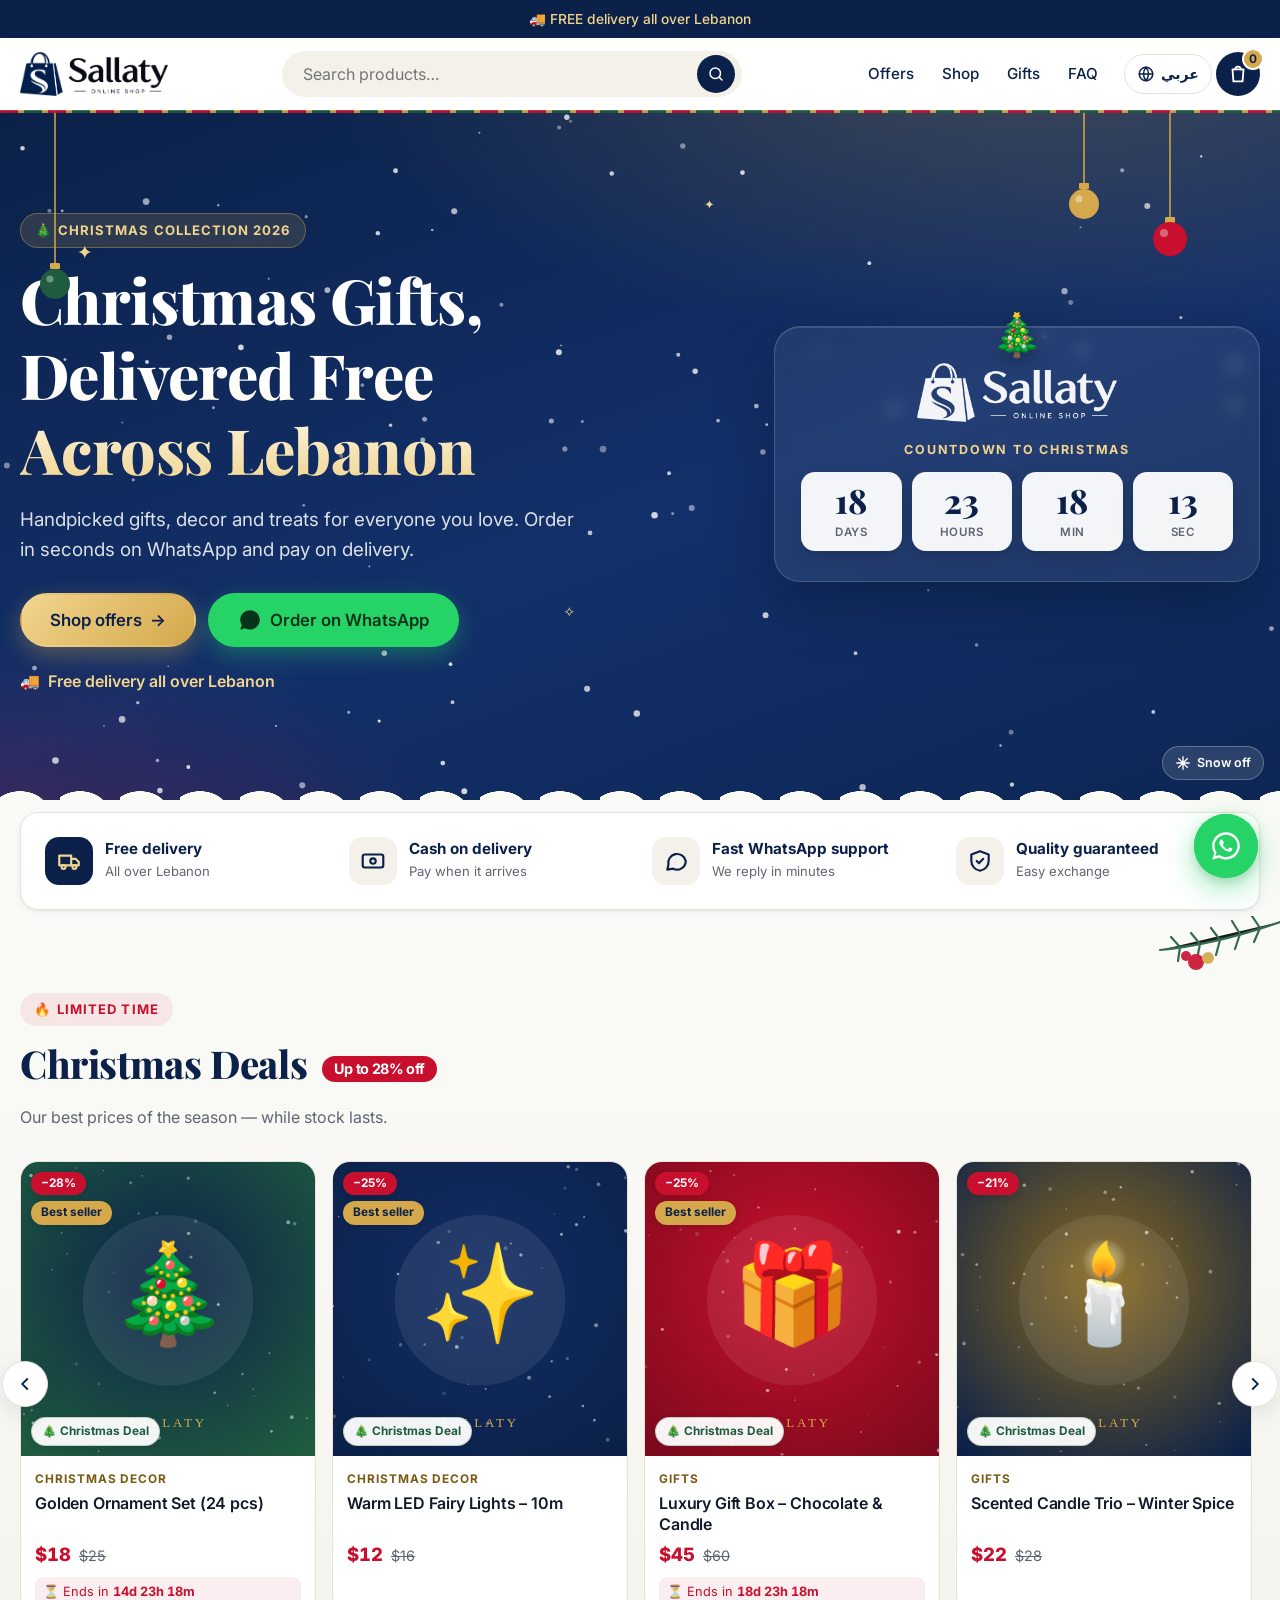
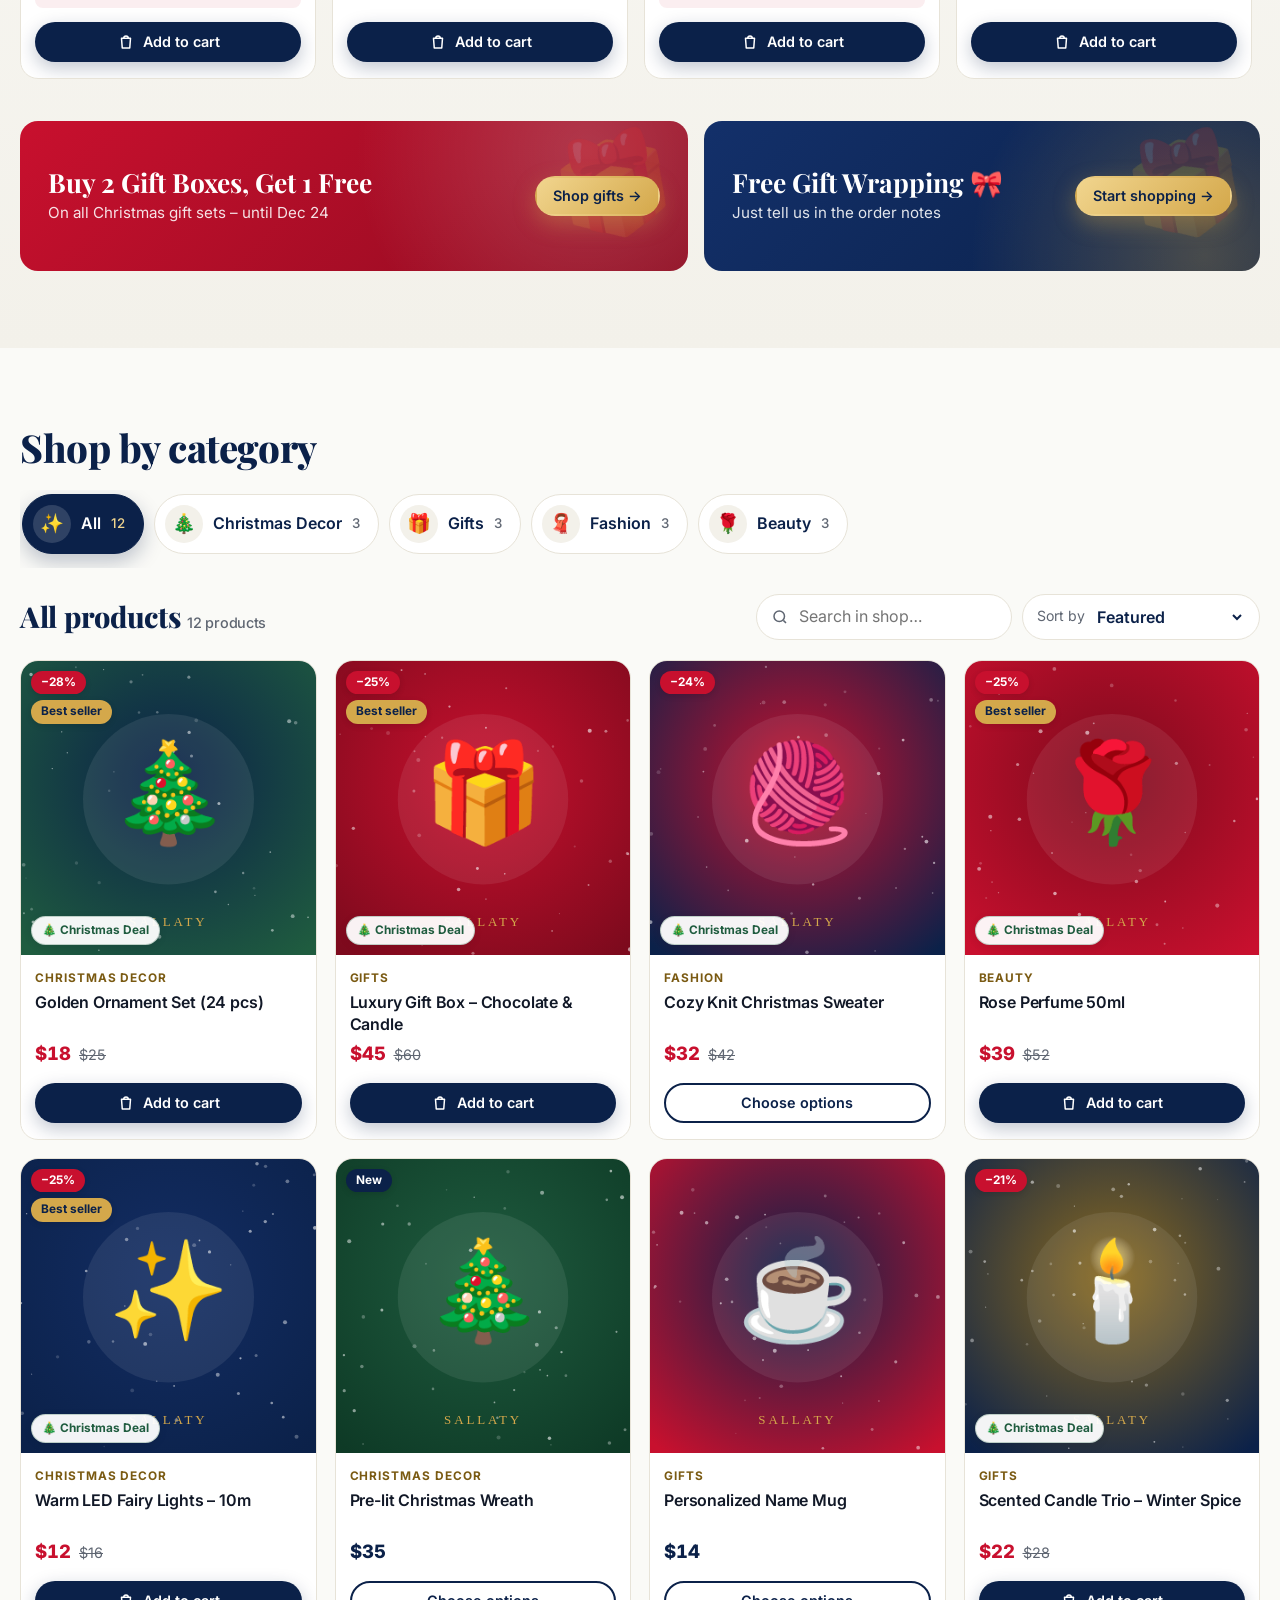
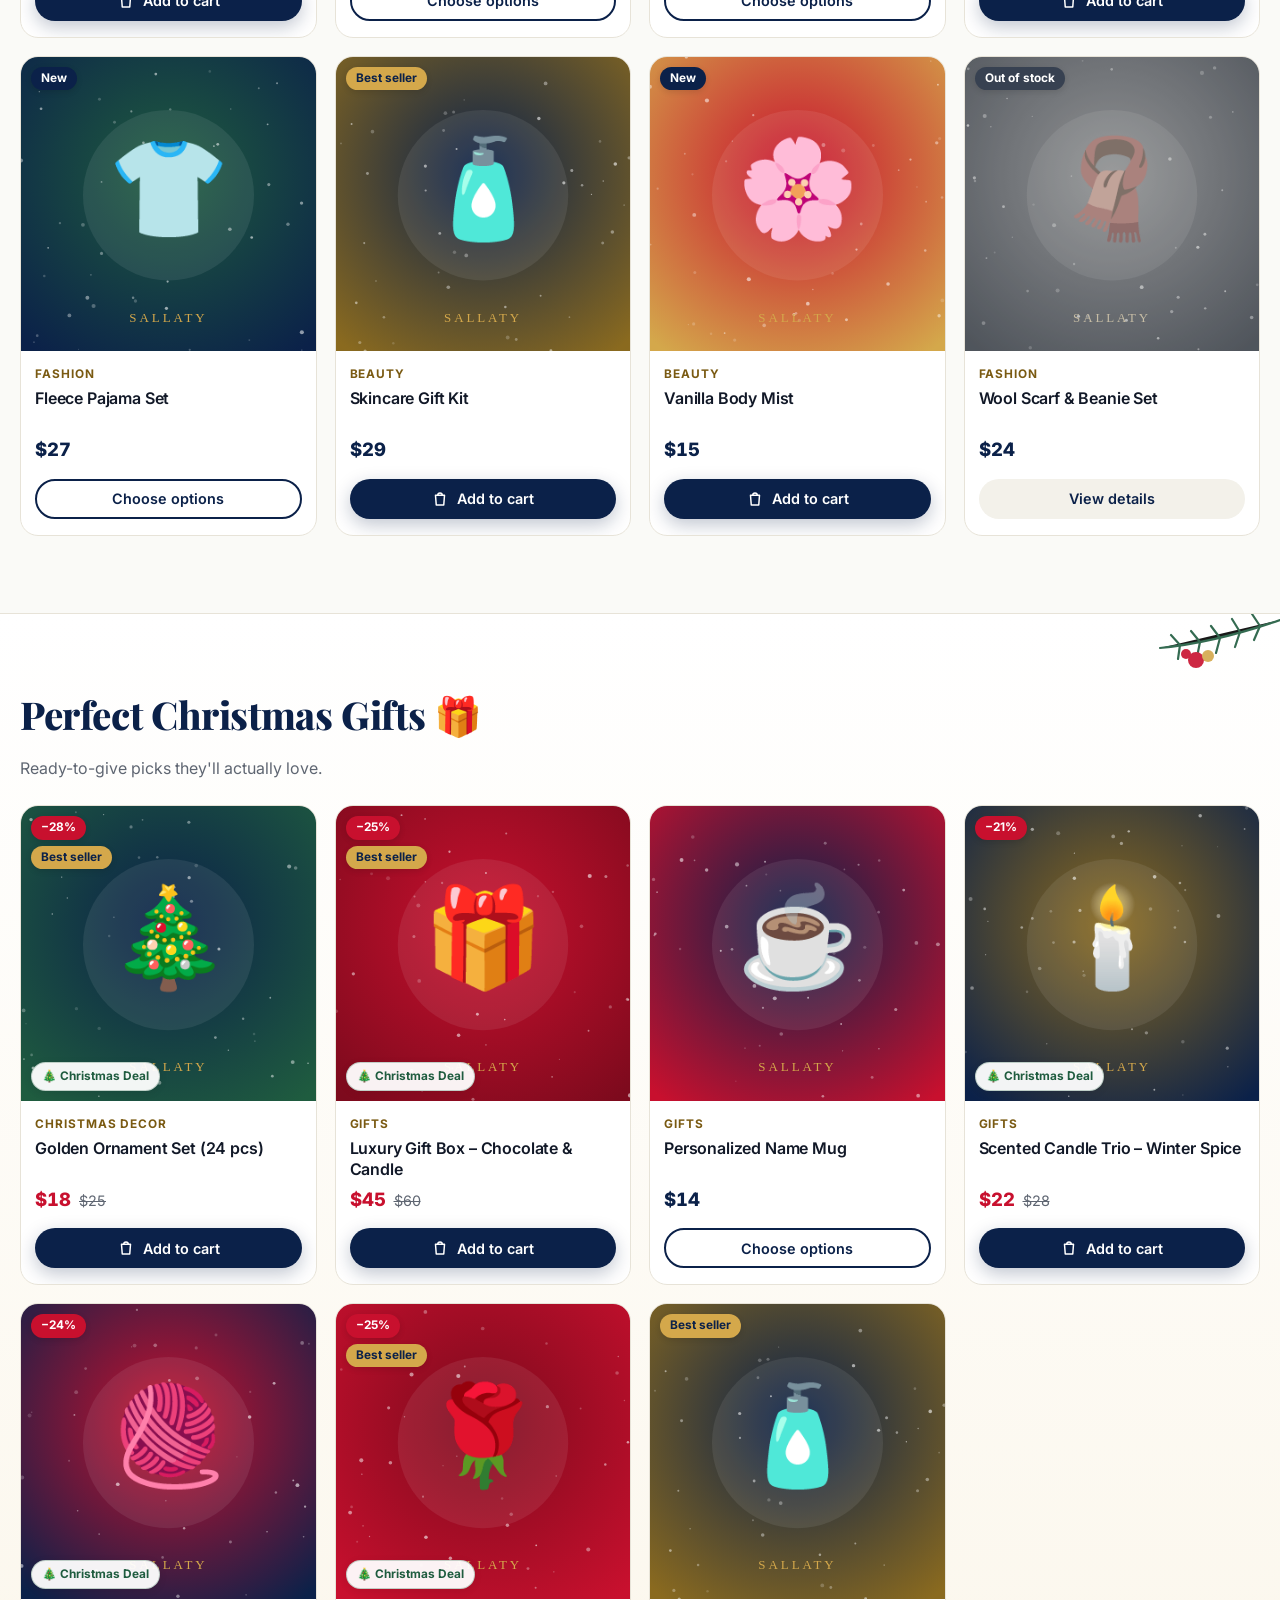
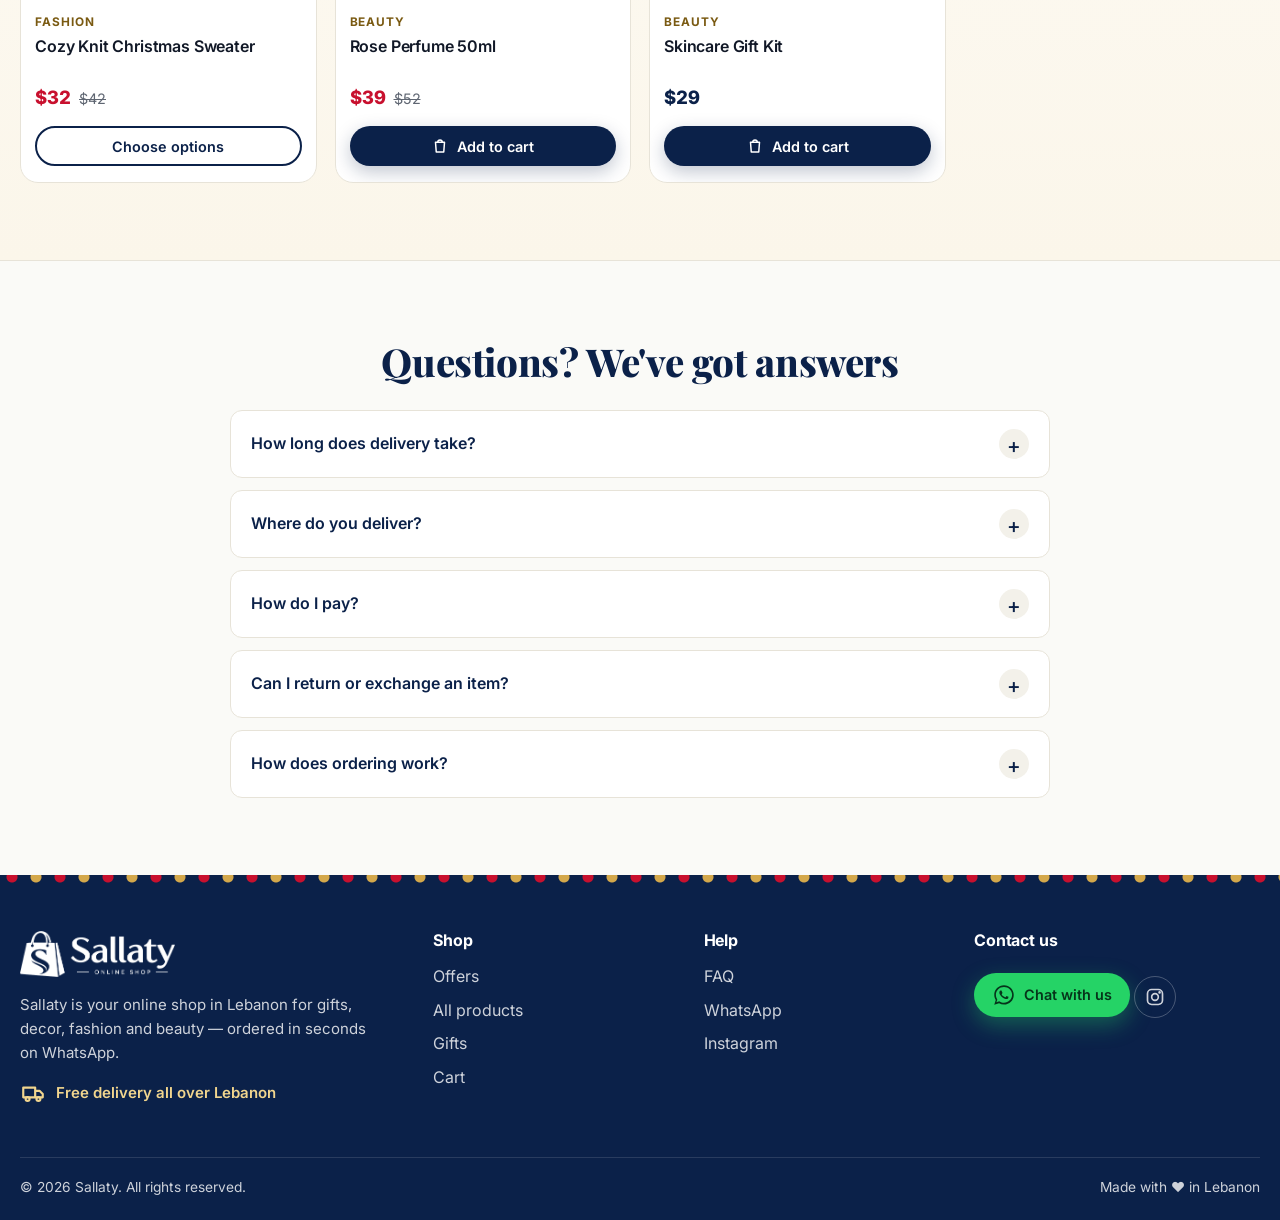
==== index.html @ 6df5c86b "dad" ====
<!DOCTYPE html>
<html lang="en">
<head>
  <meta charset="UTF-8">
  <meta name="viewport" content="width=device-width, initial-scale=1">
  <title>Sallaty – Online Shop | Free Delivery All Over Lebanon</title>
  <meta name="description" content="Sallaty online shop: Christmas gifts, decor, fashion and beauty with FREE delivery all over Lebanon. Order in seconds on WhatsApp, pay cash on delivery.">
  <meta name="theme-color" content="#0B2149">
  <meta property="og:type" content="website">
  <meta property="og:title" content="Sallaty – Online Shop">
  <meta property="og:description" content="Christmas gifts & more. FREE delivery all over Lebanon. Order on WhatsApp.">
  <meta property="og:image" content="assets/og-image.jpg">
  <meta name="twitter:card" content="summary_large_image">
  <link rel="icon" type="image/png" href="assets/favicon.png">
  <link rel="apple-touch-icon" href="assets/icon-512.png">
  <link rel="preconnect" href="https://fonts.googleapis.com">
  <link rel="preconnect" href="https://fonts.gstatic.com" crossorigin>
  <link href="https://fonts.googleapis.com/css2?family=Inter:wght@400;500;600;700&family=Playfair+Display:wght@600;700;800&family=Tajawal:wght@400;500;700;800&display=swap" rel="stylesheet">
  <link rel="stylesheet" href="css/style.css">
</head>
<body data-page="home">
  <div id="app-header"></div>

  <main id="main">
    <!-- HERO -->
    <section class="hero">
      <canvas id="snow" class="snow" aria-hidden="true"></canvas>
      <div class="hero-deco xmas-only" aria-hidden="true">
        <span class="star s1">✦</span><span class="star s2">✧</span><span class="star s3">✦</span><span class="star s4">✧</span>
        <svg class="hang hang-1" width="40" height="150" viewBox="0 0 40 150"><line x1="20" y1="0" x2="20" y2="110" stroke="#D4A84B" stroke-width="1.5"/><rect x="15" y="106" width="10" height="7" rx="1" fill="#D4A84B"/><circle cx="20" cy="128" r="17" fill="#C8102E"/><circle cx="14" cy="122" r="4" fill="#fff" opacity=".35"/></svg>
        <svg class="hang hang-2" width="34" height="110" viewBox="0 0 34 110"><line x1="17" y1="0" x2="17" y2="75" stroke="#D4A84B" stroke-width="1.5"/><rect x="12" y="72" width="10" height="6" rx="1" fill="#D4A84B"/><circle cx="17" cy="93" r="15" fill="#D4A84B"/><circle cx="12" cy="88" r="3.5" fill="#fff" opacity=".4"/></svg>
        <svg class="hang hang-3" width="34" height="190" viewBox="0 0 34 190"><line x1="17" y1="0" x2="17" y2="155" stroke="#D4A84B" stroke-width="1.5"/><rect x="12" y="152" width="10" height="6" rx="1" fill="#D4A84B"/><circle cx="17" cy="173" r="15" fill="#1F5C3F"/><circle cx="12" cy="168" r="3.5" fill="#fff" opacity=".35"/></svg>
      </div>
      <div class="container hero-inner">
        <div class="hero-copy">
          <span class="eyebrow eyebrow-gold xmas-only">🎄 <span data-i18n="heroEyebrow"></span></span>
          <h1 class="hero-title" data-i18n="heroTitle"></h1>
          <p class="hero-sub" data-i18n="heroSub"></p>
          <div class="hero-ctas">
            <a class="btn btn-gold btn-lg" href="#offers"><span data-i18n="shopOffers"></span> →</a>
            <a class="btn btn-wa btn-lg" id="hero-wa" href="#" target="_blank" rel="noopener">
              <svg width="24" height="24" viewBox="0 0 32 32" aria-hidden="true"><path fill="currentColor" d="M16 3C8.8 3 3 8.7 3 15.8c0 2.5.7 4.9 2 7L3 29l6.4-2c2 1.1 4.3 1.7 6.6 1.7 7.2 0 13-5.7 13-12.8S23.2 3 16 3zm6 15.5c-.3-.2-1.9-1-2.2-1-.3-.1-.5-.2-.7.2l-1 1.2c-.2.2-.4.2-.7.1-.3-.2-1.4-.5-2.6-1.6-1-.9-1.6-1.9-1.8-2.2-.2-.3 0-.5.1-.7l.5-.6.3-.5c.1-.2 0-.4 0-.5l-1-2.4c-.3-.6-.5-.5-.7-.5h-.6c-.2 0-.5.1-.8.4-.3.3-1 1-1 2.5s1.1 2.9 1.2 3.1c.2.2 2.1 3.2 5.1 4.5 2.5 1 3 .8 3.6.8.5-.1 1.8-.7 2-1.4.2-.7.2-1.3.2-1.4-.1-.2-.3-.3-.6-.4z"/></svg>
              <span data-i18n="orderOnWa"></span>
            </a>
          </div>
          <p class="hero-free">🚚 <span data-i18n="freeDelivery"></span></p>
        </div>

        <div class="hero-card xmas-only">
          <img src="assets/logo-white.png" alt="" width="220" height="65">
          <p class="cd-label" data-i18n="countdownLabel"></p>
          <div class="countdown" data-countdown="">
            <div><b data-u="d">00</b><small data-i18n="days"></small></div>
            <div><b data-u="h">00</b><small data-i18n="hours"></small></div>
            <div><b data-u="m">00</b><small data-i18n="mins"></small></div>
            <div><b data-u="s">00</b><small data-i18n="secs"></small></div>
          </div>
        </div>
      </div>
      <button class="snow-toggle" id="snow-toggle" type="button" aria-pressed="true">
        <svg width="16" height="16" viewBox="0 0 24 24" fill="none" stroke="currentColor" stroke-width="2" aria-hidden="true"><path d="M12 2v20M4.9 4.9l14.2 14.2M2 12h20M4.9 19.1 19.1 4.9"/></svg>
        <span></span>
      </button>
      <div class="hero-snowline xmas-only" aria-hidden="true"></div>
    </section>

    <!-- TRUST STRIP -->
    <section class="trust" aria-label="Why Sallaty">
      <div class="container trust-grid">
        <div class="trust-item"><span class="trust-icon"><svg width="26" height="26" viewBox="0 0 24 24" fill="none" stroke="currentColor" stroke-width="2" stroke-linecap="round" stroke-linejoin="round" aria-hidden="true"><path d="M3 7h11v9H3zM14 10h4l3 3v3h-7"/><circle cx="7" cy="17.5" r="1.8"/><circle cx="17" cy="17.5" r="1.8"/></svg></span><div><b data-i18n="trust1"></b><small data-i18n="trust1s"></small></div></div>
        <div class="trust-item"><span class="trust-icon"><svg width="26" height="26" viewBox="0 0 24 24" fill="none" stroke="currentColor" stroke-width="2" stroke-linecap="round" stroke-linejoin="round" aria-hidden="true"><rect x="2.5" y="6" width="19" height="12" rx="2"/><circle cx="12" cy="12" r="2.5"/></svg></span><div><b data-i18n="trust2"></b><small data-i18n="trust2s"></small></div></div>
        <div class="trust-item"><span class="trust-icon"><svg width="26" height="26" viewBox="0 0 24 24" fill="none" stroke="currentColor" stroke-width="2" stroke-linecap="round" stroke-linejoin="round" aria-hidden="true"><path d="M21 12a8 8 0 0 1-11.6 7.1L4 20l1-4.6A8 8 0 1 1 21 12z"/></svg></span><div><b data-i18n="trust3"></b><small data-i18n="trust3s"></small></div></div>
        <div class="trust-item"><span class="trust-icon"><svg width="26" height="26" viewBox="0 0 24 24" fill="none" stroke="currentColor" stroke-width="2" stroke-linecap="round" stroke-linejoin="round" aria-hidden="true"><path d="M12 3 4 6v6c0 4.5 3.4 8.2 8 9 4.6-.8 8-4.5 8-9V6l-8-3z"/><path d="m9 12 2 2 4-4"/></svg></span><div><b data-i18n="trust4"></b><small data-i18n="trust4s"></small></div></div>
      </div>
    </section>

    <!-- OFFERS -->
    <section class="section offers reveal" id="offers" aria-labelledby="offers-title">
      <div class="container">
        <div class="section-head">
          <div>
            <span class="eyebrow eyebrow-red">🔥 <span data-i18n="offersEyebrow"></span></span>
            <h2 class="section-title" id="offers-title"><span data-i18n="offersTitle"></span> <span class="offers-max" id="offers-max"></span></h2>
            <p class="section-sub" data-i18n="offersSub"></p>
          </div>
        </div>
        <div class="carousel" id="offers-carousel">
          <button class="car-btn car-prev" type="button" data-i18n-aria="prev">
            <svg width="22" height="22" viewBox="0 0 24 24" fill="none" stroke="currentColor" stroke-width="2" aria-hidden="true"><path d="m15 18-6-6 6-6"/></svg>
          </button>
          <div class="carousel-track" id="offers-track" tabindex="0" data-i18n-aria="offersTitle"></div>
          <button class="car-btn car-next" type="button" data-i18n-aria="next">
            <svg width="22" height="22" viewBox="0 0 24 24" fill="none" stroke="currentColor" stroke-width="2" aria-hidden="true"><path d="m9 18 6-6-6-6"/></svg>
          </button>
        </div>
        <div class="promo-grid" id="promo-banners"></div>
      </div>
    </section>

    <!-- CATEGORIES + SHOP -->
    <section class="section shop reveal" id="shop" aria-labelledby="shop-title">
      <div class="container">
        <h2 class="section-title" data-i18n="catsTitle"></h2>
        <div class="cat-list" id="category-list"></div>

        <div class="shop-head">
          <h2 class="section-title section-title-sm" id="shop-title"><span data-i18n="shopTitle"></span> <small id="shop-count"></small></h2>
          <div class="toolbar">
            <label class="tool-search">
              <svg width="18" height="18" viewBox="0 0 24 24" fill="none" stroke="currentColor" stroke-width="2" aria-hidden="true"><circle cx="11" cy="11" r="7"/><path d="m20 20-3.5-3.5"/></svg>
              <span class="sr-only" data-i18n="search"></span>
              <input type="search" id="shop-q" data-i18n-ph="filterSearchPh" autocomplete="off">
            </label>
            <label class="tool-sort">
              <span data-i18n="sortBy"></span>
              <select id="shop-sort">
                <option value="featured" data-i18n="sortFeatured"></option>
                <option value="price-asc" data-i18n="sortPriceAsc"></option>
                <option value="price-desc" data-i18n="sortPriceDesc"></option>
                <option value="discount" data-i18n="sortDiscount"></option>
                <option value="newest" data-i18n="sortNewest"></option>
              </select>
            </label>
          </div>
        </div>

        <div class="grid" id="product-grid" aria-live="polite"></div>
        <div class="empty" id="shop-empty" hidden>
          <div class="empty-emoji" aria-hidden="true">🔍❄️</div>
          <h3 data-i18n="noResults"></h3>
          <p data-i18n="noResultsSub"></p>
          <button class="btn btn-outline" type="button" id="clear-filters" data-i18n="clearFilters"></button>
        </div>
      </div>
    </section>

    <!-- GIFTS -->
    <section class="section gifts reveal" id="gifts" aria-labelledby="gifts-title">
      <div class="container">
        <div class="section-head">
          <div>
            <h2 class="section-title" id="gifts-title" data-i18n="giftsTitle"></h2>
            <p class="section-sub" data-i18n="giftsSub"></p>
          </div>
        </div>
        <div class="grid" id="gift-grid"></div>
      </div>
    </section>

    <!-- FAQ -->
    <section class="section faq reveal" id="faq" aria-labelledby="faq-title">
      <div class="container container-narrow">
        <h2 class="section-title center" id="faq-title" data-i18n="faqTitle"></h2>
        <div class="accordion">
          <details><summary data-i18n="faqQ1"></summary><p id="faq-delivery-time"></p></details>
          <details><summary data-i18n="faqQ2"></summary><p data-i18n="faqA2"></p></details>
          <details><summary data-i18n="faqQ3"></summary><p data-i18n="faqA3"></p></details>
          <details><summary data-i18n="faqQ4"></summary><p id="faq-returns"></p></details>
          <details><summary data-i18n="faqQ5"></summary><p data-i18n="faqA5"></p></details>
        </div>
      </div>
    </section>
  </main>

  <div id="app-footer"></div>

  <script src="js/config.js"></script>
  <script src="js/i18n.js"></script>
  <script src="js/products.js"></script>
  <script src="js/sheet.js"></script>
  <script src="js/cart.js"></script>
  <script src="js/main.js"></script>
</body>
</html>
---- css/style.css ----
/* =========================================================
   SALLATY – STYLES
   Theme colours live in the variables below.
   ========================================================= */
:root {
  --navy: #0B2149;
  --navy-2: #13306a;
  --navy-3: #1c3d80;
  --red: #C8102E;
  --red-dark: #a00d25;
  --gold: #D4A84B;
  --gold-light: #F1D58E;
  --gold-text: #7A5A12;          /* gold dark enough for text on white (AA) */
  --green: #1F5C3F;
  --ok: #157347;
  --wa: #25D366;
  --wa-dark: #128C4A;

  --bg: #FAFAF7;
  --surface: #FFFFFF;
  --soft: #F3F1EA;
  --line: #E7E3D8;
  --text: #111827;
  --muted: #5F6672;

  --accent: var(--red);
  --hero-bg: radial-gradient(1200px 500px at 80% -10%, rgba(212,168,75,.25), transparent 60%),
             radial-gradient(800px 400px at 0% 110%, rgba(200,16,46,.28), transparent 60%),
             linear-gradient(160deg, #0B2149 0%, #13306a 55%, #0d2654 100%);

  --font-head: "Playfair Display", Georgia, "Times New Roman", serif;
  --font-body: "Inter", system-ui, -apple-system, "Segoe UI", Roboto, sans-serif;

  --radius: 18px;
  --radius-sm: 12px;
  --shadow-sm: 0 1px 2px rgba(11,33,73,.06), 0 2px 8px rgba(11,33,73,.05);
  --shadow: 0 6px 24px rgba(11,33,73,.10);
  --shadow-lg: 0 18px 50px rgba(11,33,73,.18);
  --header-h: 72px;
  --ease: cubic-bezier(.2,.8,.2,1);
}

/* Normal brand look (THEME: "default" in config.js) */
body.theme-default {
  --accent: var(--navy);
  --bg: #FFFFFF;
  --soft: #F3F5F9;
  --line: #E5E8EF;
  --hero-bg: linear-gradient(160deg, #0B2149 0%, #13306a 100%);
}
body.theme-default .xmas-only { display: none !important; }

[dir="rtl"] {
  --font-head: "Tajawal", "Playfair Display", serif;
  --font-body: "Tajawal", "Inter", system-ui, sans-serif;
}

/* ---------- Base ---------- */
*, *::before, *::after { box-sizing: border-box; }
html { scroll-behavior: smooth; -webkit-text-size-adjust: 100%; scroll-padding-top: calc(var(--header-h) + 16px); }
body {
  margin: 0; background: var(--bg); color: var(--text);
  font-family: var(--font-body); font-size: 16px; line-height: 1.6;
  -webkit-font-smoothing: antialiased; overflow-x: hidden;
}
[hidden] { display: none !important; }
img { max-width: 100%; display: block; height: auto; }
a { color: inherit; text-decoration: none; }
button, input, select, textarea { font: inherit; color: inherit; }
button { cursor: pointer; background: none; border: 0; padding: 0; }
h1, h2, h3 { font-family: var(--font-head); line-height: 1.2; margin: 0 0 .5em; color: var(--navy); letter-spacing: -.01em; }
[dir="rtl"] h1, [dir="rtl"] h2, [dir="rtl"] h3 { letter-spacing: 0; }
p { margin: 0 0 1em; }
:focus-visible { outline: 3px solid var(--gold); outline-offset: 2px; border-radius: 6px; }
.sr-only { position: absolute !important; width: 1px; height: 1px; overflow: hidden; clip: rect(0 0 0 0); white-space: nowrap; }
.skip-link { position: absolute; left: 12px; top: -60px; z-index: 1000; background: var(--navy); color: #fff; padding: 10px 16px; border-radius: 10px; transition: top .2s; }
.skip-link:focus { top: 12px; }
.container { width: min(1240px, 100% - 32px); margin-inline: auto; }
.container-narrow { width: min(820px, 100% - 32px); }
.center { text-align: center; }
.muted { color: var(--muted); }
.tiny { font-size: .82rem; margin-top: 10px; }
.page-pad { padding-block: 28px 80px; }

/* ---------- Buttons ---------- */
.btn {
  display: inline-flex; align-items: center; justify-content: center; gap: 8px;
  min-height: 46px; padding: 10px 22px; border-radius: 999px; border: 2px solid transparent;
  font-weight: 600; font-size: .98rem; line-height: 1.1; white-space: nowrap;
  transition: transform .15s var(--ease), box-shadow .2s, background .2s, color .2s, border-color .2s;
  -webkit-tap-highlight-color: transparent;
}
.btn:active:not(:disabled) { transform: scale(.97); }
.btn:disabled { opacity: .5; cursor: not-allowed; }
.btn-sm { min-height: 40px; padding: 8px 16px; font-size: .9rem; }
.btn-sm svg { width: 18px; height: 18px; }
.btn-lg { min-height: 54px; padding: 12px 28px; font-size: 1.05rem; }
.btn-xl { min-height: 62px; padding: 14px 28px; font-size: 1.12rem; }
.btn-block { width: 100%; }
.btn-primary { background: var(--navy); color: #fff; box-shadow: 0 6px 18px rgba(11,33,73,.25); }
.btn-primary:hover:not(:disabled) { background: var(--navy-3); box-shadow: 0 10px 26px rgba(11,33,73,.3); }
.btn-gold { background: linear-gradient(135deg, var(--gold-light), var(--gold)); color: var(--navy); box-shadow: 0 8px 22px rgba(212,168,75,.35); }
.btn-gold:hover { filter: brightness(1.05); box-shadow: 0 12px 28px rgba(212,168,75,.45); }
.btn-wa { background: var(--wa); color: #06341a; box-shadow: 0 8px 22px rgba(37,211,102,.35); }
.btn-wa:hover { background: #2ee070; box-shadow: 0 12px 28px rgba(37,211,102,.45); }
.btn-wa svg { width: 24px; height: 24px; }
.btn-outline { border-color: var(--navy); color: var(--navy); background: transparent; }
.btn-outline:hover { background: var(--navy); color: #fff; }
.btn-ghost { background: var(--soft); color: var(--navy); }
.btn-link { color: var(--navy); text-decoration: underline; text-underline-offset: 3px; min-height: 40px; }
.icon-btn {
  display: inline-grid; place-items: center; width: 44px; height: 44px; border-radius: 50%;
  color: var(--navy); transition: background .2s, transform .15s;
}
.icon-btn:hover { background: var(--soft); }

/* ---------- Announcement bar ---------- */
.announce { background: var(--navy); color: var(--gold-light); font-size: .86rem; font-weight: 500; text-align: center; }
.announce-track { position: relative; height: 38px; overflow: hidden; }
.announce-msg {
  position: absolute; inset: 0; display: grid; place-items: center; padding-inline: 12px;
  opacity: 0; transform: translateY(100%); transition: opacity .5s, transform .5s var(--ease);
}
.announce-msg.is-active { opacity: 1; transform: none; }

/* ---------- Header ---------- */
.site-header {
  position: sticky; top: 0; z-index: 50; background: rgba(255,255,255,.92);
  backdrop-filter: saturate(1.4) blur(12px); -webkit-backdrop-filter: saturate(1.4) blur(12px);
  border-bottom: 1px solid var(--line);
}
.theme-christmas .site-header::after {
  /* thin festive stripe */
  content: ""; position: absolute; inset: auto 0 -3px 0; height: 3px;
  background: repeating-linear-gradient(90deg, var(--red) 0 18px, var(--gold) 18px 24px, var(--green) 24px 42px, var(--gold) 42px 48px);
  opacity: .85;
}
.header-inner { display: flex; align-items: center; gap: 14px; height: var(--header-h); }
.brand img { height: 44px; width: auto; }
.header-search {
  flex: 1; max-width: 460px; margin-inline: auto; display: flex; align-items: center;
  background: var(--soft); border: 1.5px solid transparent; border-radius: 999px; padding-inline: 18px 6px;
  transition: border-color .2s, background .2s;
}
.header-search:focus-within { border-color: var(--navy); background: #fff; }
.header-search input { flex: 1; border: 0; background: transparent; height: 44px; outline: none; min-width: 0; }
.header-search button { width: 38px; height: 38px; border-radius: 50%; display: grid; place-items: center; background: var(--navy); color: #fff; }
.header-search button svg { width: 18px; height: 18px; }
.main-nav { display: flex; gap: 4px; }
.main-nav a { padding: 8px 12px; border-radius: 999px; font-weight: 500; font-size: .95rem; color: var(--navy); transition: background .2s; }
.main-nav a:hover { background: var(--soft); }
.header-actions { display: flex; align-items: center; gap: 4px; }
.lang-btn {
  display: inline-flex; align-items: center; gap: 6px; height: 40px; padding-inline: 12px;
  border-radius: 999px; border: 1.5px solid var(--line); font-weight: 600; font-size: .88rem; color: var(--navy);
}
.lang-btn:hover { border-color: var(--navy); }
.cart-btn { position: relative; background: var(--navy); color: #fff; }
.cart-btn:hover { background: var(--navy-3); }
.cart-badge {
  position: absolute; top: -4px; inset-inline-end: -4px; min-width: 22px; height: 22px; padding-inline: 5px;
  border-radius: 999px; background: var(--red); color: #fff; font-size: .74rem; font-weight: 700;
  display: grid; place-items: center; border: 2px solid #fff;
}
.cart-badge.is-empty { background: var(--gold); color: var(--navy); }
.cart-badge.bump { animation: bump .5s var(--ease); }
@keyframes bump { 0% { transform: scale(1); } 40% { transform: scale(1.45); } 100% { transform: scale(1); } }
.menu-btn, .search-toggle { display: none; }

@media (max-width: 1020px) {
  .main-nav {
    position: absolute; top: 100%; inset-inline: 0; flex-direction: column; gap: 0;
    background: #fff; border-bottom: 1px solid var(--line); box-shadow: var(--shadow);
    padding: 8px 16px 16px; display: none;
  }
  .main-nav.is-open { display: flex; animation: drop .25s var(--ease); }
  .main-nav a { padding: 14px 8px; border-radius: 10px; font-size: 1.05rem; border-bottom: 1px solid var(--line); }
  .menu-btn { display: inline-grid; }
}
@media (max-width: 760px) {
  :root { --header-h: 62px; }
  .brand img { height: 36px; }
  .header-inner { gap: 6px; }
  .brand { margin-inline-end: auto; }
  .search-toggle { display: inline-grid; }
  .header-search {
    position: absolute; top: 100%; inset-inline: 0; max-width: none; margin: 0; border-radius: 0;
    background: #fff; padding: 10px 16px; border-bottom: 1px solid var(--line); display: none;
  }
  .header-search.is-open { display: flex; animation: drop .25s var(--ease); }
  .header-search input { background: var(--soft); border-radius: 999px; padding-inline: 16px; margin-inline-end: 6px; }
  .lang-btn { padding-inline: 10px; }
  .lang-btn svg { display: none; }
}
@keyframes drop { from { opacity: 0; transform: translateY(-8px); } to { opacity: 1; transform: none; } }

/* ---------- Hero ---------- */
.hero { position: relative; overflow: hidden; background: var(--hero-bg); color: #fff; isolation: isolate; }
.snow { position: absolute; inset: 0; width: 100%; height: 100%; z-index: -1; pointer-events: none; transition: opacity .6s; }
.hero-inner {
  display: grid; grid-template-columns: 1.25fr .85fr; gap: 40px; align-items: center;
  padding-block: clamp(48px, 8vw, 104px) clamp(64px, 9vw, 120px);
}
.theme-default .hero-inner { grid-template-columns: 1fr; text-align: center; }
.theme-default .hero-ctas, .theme-default .hero-free { justify-content: center; }
.eyebrow {
  display: inline-flex; align-items: center; gap: 6px; padding: 6px 14px; border-radius: 999px;
  font-size: .82rem; font-weight: 700; letter-spacing: .08em; text-transform: uppercase; margin-bottom: 14px;
}
[dir="rtl"] .eyebrow { letter-spacing: 0; }
.eyebrow-gold { background: rgba(212,168,75,.16); color: var(--gold-light); border: 1px solid rgba(212,168,75,.4); }
.eyebrow-red { background: rgba(200,16,46,.08); color: var(--red); }
.hero-title { color: #fff; font-size: clamp(2.1rem, 5.2vw, 3.9rem); font-weight: 800; margin-bottom: 18px; text-wrap: balance; }
.theme-christmas .hero-title { background: linear-gradient(180deg, #fff 55%, var(--gold-light)); -webkit-background-clip: text; background-clip: text; color: transparent; }
.hero-sub { font-size: clamp(1rem, 1.6vw, 1.18rem); color: rgba(255,255,255,.85); max-width: 560px; margin-bottom: 28px; }
.theme-default .hero-sub { margin-inline: auto; }
.hero-ctas { display: flex; flex-wrap: wrap; gap: 12px; }
.hero-free { display: flex; gap: 8px; margin: 22px 0 0; font-weight: 600; color: var(--gold-light); }
.hero-card {
  background: rgba(255,255,255,.07); border: 1px solid rgba(255,255,255,.16); border-radius: 26px;
  padding: 30px 26px; text-align: center; backdrop-filter: blur(8px); -webkit-backdrop-filter: blur(8px);
  box-shadow: 0 20px 60px rgba(0,0,0,.25), inset 0 1px 0 rgba(255,255,255,.12); position: relative;
}
.hero-card::before {
  content: "🎄"; position: absolute; top: -26px; left: 50%; transform: translateX(-50%);
  font-size: 2.6rem; filter: drop-shadow(0 6px 10px rgba(0,0,0,.3));
}
.hero-card img { width: 200px; margin: 6px auto 18px; opacity: .95; }
.cd-label { text-transform: uppercase; letter-spacing: .14em; font-size: .78rem; font-weight: 700; color: var(--gold-light); margin-bottom: 12px; }
[dir="rtl"] .cd-label { letter-spacing: 0; font-size: .9rem; }
.countdown { display: grid; grid-template-columns: repeat(4, 1fr); gap: 10px; }
.countdown div { background: rgba(255,255,255,.95); color: var(--navy); border-radius: 14px; padding: 12px 4px 8px; box-shadow: 0 6px 16px rgba(0,0,0,.15); }
.countdown b { display: block; font-family: var(--font-head); font-size: clamp(1.6rem, 3vw, 2.1rem); font-weight: 800; line-height: 1; font-variant-numeric: tabular-nums; }
.countdown small { font-size: .72rem; font-weight: 600; color: var(--muted); text-transform: uppercase; letter-spacing: .06em; }
.cd-done { grid-column: 1 / -1; font-family: var(--font-head); font-size: 1.6rem; color: var(--gold-light); }
.snow-toggle {
  position: absolute; bottom: 30px; inset-inline-end: 16px; display: inline-flex; align-items: center; gap: 6px;
  padding: 6px 12px; border-radius: 999px; background: rgba(255,255,255,.12); color: #fff; font-size: .78rem; font-weight: 600;
  border: 1px solid rgba(255,255,255,.25); z-index: 2;
}
.snow-toggle:hover { background: rgba(255,255,255,.22); }
.hero-snowline {
  position: absolute; inset: auto 0 -1px 0; height: 36px; z-index: 1;
  background:
    radial-gradient(28px 20px at 20px 36px, var(--bg) 98%, transparent) 0 0 / 60px 36px repeat-x,
    linear-gradient(transparent 70%, var(--bg) 70%);
}
.hero-deco { position: absolute; inset: 0; pointer-events: none; z-index: 0; }
.star { position: absolute; color: var(--gold-light); animation: twinkle 3s ease-in-out infinite; }
.s1 { top: 18%; left: 6%; font-size: 1.2rem; } .s2 { top: 70%; left: 44%; font-size: .9rem; animation-delay: .8s; }
.s3 { top: 12%; left: 55%; font-size: .8rem; animation-delay: 1.4s; } .s4 { top: 40%; right: 3%; font-size: 1.1rem; animation-delay: 2s; }
@keyframes twinkle { 0%, 100% { opacity: .25; transform: scale(.85); } 50% { opacity: 1; transform: scale(1.15); } }
.hang { position: absolute; top: 0; transform-origin: top center; animation: sway 5s ease-in-out infinite; }
.hang-1 { right: 7%; } .hang-2 { right: 14%; animation-delay: -1.5s; } .hang-3 { left: 3%; animation-delay: -3s; }
@keyframes sway { 0%, 100% { transform: rotate(3deg); } 50% { transform: rotate(-3deg); } }

@media (max-width: 860px) {
  .hero-inner { grid-template-columns: 1fr; gap: 48px; text-align: center; }
  .hero-sub { margin-inline: auto; }
  .hero-ctas, .hero-free { justify-content: center; }
  .hero-card { max-width: 420px; width: 100%; margin-inline: auto; }
  .hang-1, .hang-2 { opacity: .5; }
}
@media (max-width: 520px) {
  .hero-ctas .btn { width: 100%; }
  .hang-2, .hang-3 { display: none; }
  .snow-toggle { bottom: 42px; }
}

/* ---------- Trust strip ---------- */
.trust { padding-block: 10px 6px; }
.trust-grid {
  display: grid; grid-template-columns: repeat(4, 1fr); gap: 12px;
  background: var(--surface); border: 1px solid var(--line); border-radius: var(--radius);
  padding: 18px; box-shadow: var(--shadow-sm); margin-top: -8px; position: relative; z-index: 2;
}
.trust-item { display: flex; align-items: center; gap: 12px; padding: 6px; }
.trust-item b { display: block; color: var(--navy); font-size: .95rem; line-height: 1.25; }
.trust-item small { color: var(--muted); font-size: .82rem; }
.trust-icon { flex: none; width: 48px; height: 48px; border-radius: 14px; display: grid; place-items: center; background: var(--soft); color: var(--navy); }
.trust-item:first-child .trust-icon { background: var(--navy); color: var(--gold-light); }
@media (max-width: 860px) { .trust-grid { grid-template-columns: repeat(2, 1fr); } }
@media (max-width: 420px) { .trust-item { flex-direction: column; text-align: center; gap: 6px; } }

/* ---------- Sections ---------- */
.section { padding-block: clamp(44px, 6vw, 80px); position: relative; }
.section-head { display: flex; align-items: flex-end; justify-content: space-between; gap: 16px; margin-bottom: 24px; }
.section-title { font-size: clamp(1.6rem, 3.2vw, 2.4rem); font-weight: 800; }
.section-title small { font-family: var(--font-body); font-size: .9rem; font-weight: 500; color: var(--muted); }
.section-title-sm { font-size: clamp(1.35rem, 2.4vw, 1.8rem); margin: 0; }
.section-sub { color: var(--muted); margin: 0; }
.reveal { opacity: 0; transform: translateY(24px); transition: opacity .7s var(--ease), transform .7s var(--ease); }
.reveal.is-visible { opacity: 1; transform: none; }

/* Offers section */
.offers { background: linear-gradient(180deg, var(--bg), var(--soft)); }
.theme-christmas .offers::before, .theme-christmas .gifts::before {
  /* pine branch decoration */
  content: ""; position: absolute; top: 0; inset-inline-end: 0; width: 180px; height: 120px; pointer-events: none; opacity: .9;
  background: url("data:image/svg+xml,%3Csvg xmlns='http://www.w3.org/2000/svg' viewBox='0 0 180 120'%3E%3Cg stroke='%231F5C3F' stroke-width='2.2' stroke-linecap='round'%3E%3Cpath d='M180 6 C140 20 100 30 60 34'/%3E%3Cpath d='M160 12l-8-12M160 12l-6 14M140 18l-8-13M140 18l-5 15M120 24l-9-12M120 24l-4 15M100 28l-9-11M100 28l-3 15M80 31l-9-10M80 31l-2 14'/%3E%3C/g%3E%3Ccircle cx='96' cy='46' r='8' fill='%23C8102E'/%3E%3Ccircle cx='108' cy='42' r='6' fill='%23D4A84B'/%3E%3Ccircle cx='86' cy='40' r='5' fill='%23C8102E'/%3E%3C/svg%3E") no-repeat top right / contain;
}
[dir="rtl"].theme-christmas .offers::before, [dir="rtl"] .theme-christmas .offers::before { transform: scaleX(-1); }
.offers-max { display: inline-block; vertical-align: middle; font-family: var(--font-body); font-size: .9rem; font-weight: 700; color: #fff; background: var(--red); padding: 4px 12px; border-radius: 999px; margin-inline-start: 6px; }
.offers-max:empty { display: none; }

/* Carousel */
.carousel { position: relative; }
.carousel-track {
  display: grid; grid-auto-flow: column; grid-auto-columns: calc((100% - 3 * 16px) / 4); gap: 16px;
  overflow-x: auto; scroll-snap-type: x mandatory; scroll-behavior: smooth; padding: 6px 4px 18px;
  scrollbar-width: none; overscroll-behavior-x: contain;
}
.carousel-track::-webkit-scrollbar { display: none; }
.carousel-item { scroll-snap-align: start; display: flex; }
.carousel-item .card { width: 100%; }
.car-btn {
  position: absolute; top: 38%; z-index: 3; width: 46px; height: 46px; border-radius: 50%;
  background: #fff; color: var(--navy); box-shadow: var(--shadow); display: grid; place-items: center;
  border: 1px solid var(--line); transition: transform .15s, background .2s;
}
.car-btn:hover { background: var(--navy); color: #fff; }
.car-prev { inset-inline-start: -18px; } .car-next { inset-inline-end: -18px; }
[dir="rtl"] .car-btn svg { transform: scaleX(-1); }
@media (max-width: 1020px) { .carousel-track { grid-auto-columns: calc((100% - 2 * 16px) / 3); } }
@media (max-width: 760px) {
  .carousel-track { grid-auto-columns: 68%; padding-inline: 2px; }
  .car-btn { display: none; }
}

/* Promo banners */
.promo-grid { display: grid; grid-template-columns: 1.2fr 1fr; gap: 16px; margin-top: 24px; }
.promo {
  position: relative; overflow: hidden; display: flex; align-items: center; justify-content: space-between; gap: 16px;
  min-height: 150px; padding: 26px 28px; border-radius: var(--radius); color: #fff; background-size: cover; background-position: center;
  transition: transform .25s var(--ease), box-shadow .25s;
}
.promo:hover { transform: translateY(-3px); box-shadow: var(--shadow-lg); }
.promo-red { background-color: var(--red); background-image: radial-gradient(circle at 85% 20%, rgba(255,255,255,.18), transparent 40%), linear-gradient(135deg, #C8102E, #8f0b20); }
.promo-navy { background-color: var(--navy); background-image: radial-gradient(circle at 90% 90%, rgba(212,168,75,.3), transparent 45%), linear-gradient(135deg, #13306a, #0B2149); }
.promo-text { position: relative; z-index: 1; display: grid; gap: 4px; }
.promo-text strong { font-family: var(--font-head); font-size: clamp(1.25rem, 2.2vw, 1.65rem); line-height: 1.15; }
.promo-text span { opacity: .88; font-size: .95rem; }
.promo .btn { flex: none; position: relative; z-index: 1; }
.promo-deco { position: absolute; inset-inline-end: 14px; top: -14px; font-size: 6rem; opacity: .14; transform: rotate(-12deg); }
@media (max-width: 760px) {
  .promo-grid { grid-template-columns: 1fr; }
  .promo { flex-direction: column; align-items: flex-start; min-height: 0; }
}

/* ---------- Categories ---------- */
.cat-list { display: flex; gap: 10px; overflow-x: auto; padding: 4px 2px 14px; scrollbar-width: none; margin-bottom: 26px; }
.cat-list::-webkit-scrollbar { display: none; }
.cat-chip {
  flex: none; display: inline-flex; align-items: center; gap: 10px; padding: 10px 18px 10px 10px;
  border-radius: 999px; background: var(--surface); border: 1.5px solid var(--line); font-weight: 600; color: var(--navy);
  transition: all .2s var(--ease);
}
[dir="rtl"] .cat-chip { padding: 10px 10px 10px 18px; }
.cat-chip:hover { border-color: var(--navy); transform: translateY(-2px); }
.cat-icon { width: 38px; height: 38px; border-radius: 50%; background: var(--soft); display: grid; place-items: center; font-size: 1.2rem; }
.cat-chip small { color: var(--muted); font-weight: 500; }
.cat-chip[aria-pressed="true"] { background: var(--navy); color: #fff; border-color: var(--navy); box-shadow: 0 8px 20px rgba(11,33,73,.25); }
.cat-chip[aria-pressed="true"] .cat-icon { background: rgba(255,255,255,.15); }
.cat-chip[aria-pressed="true"] small { color: var(--gold-light); }

/* ---------- Shop toolbar ---------- */
.shop-head { display: flex; align-items: center; justify-content: space-between; gap: 16px; flex-wrap: wrap; margin-bottom: 20px; }
.toolbar { display: flex; gap: 10px; flex-wrap: wrap; }
.tool-search, .tool-sort {
  display: flex; align-items: center; gap: 8px; height: 46px; padding-inline: 14px;
  background: var(--surface); border: 1.5px solid var(--line); border-radius: 999px; color: var(--muted);
}
.tool-search:focus-within, .tool-sort:focus-within { border-color: var(--navy); }
.tool-search input { border: 0; outline: none; background: transparent; width: 200px; color: var(--text); }
.tool-sort span { font-size: .88rem; white-space: nowrap; }
.tool-sort select { border: 0; outline: none; background: transparent; font-weight: 600; color: var(--navy); cursor: pointer; max-width: 170px; }
@media (max-width: 640px) {
  .toolbar { width: 100%; }
  .tool-search { flex: 1 1 100%; }
  .tool-search input { width: 100%; }
  .tool-sort { flex: 1 1 100%; justify-content: space-between; }
  .tool-sort select { max-width: none; }
}

/* ---------- Product grid & cards ---------- */
.grid { display: grid; grid-template-columns: repeat(4, 1fr); gap: 18px; }
@media (max-width: 1020px) { .grid { grid-template-columns: repeat(3, 1fr); } }
@media (max-width: 680px) { .grid { grid-template-columns: repeat(2, 1fr); gap: 12px; } }

.card {
  position: relative; display: flex; flex-direction: column; background: var(--surface);
  border-radius: var(--radius); border: 1px solid var(--line); overflow: hidden;
  transition: transform .25s var(--ease), box-shadow .25s, border-color .25s;
  animation: fadeUp .5s var(--ease) both;
}
.card:hover { transform: translateY(-5px); box-shadow: var(--shadow-lg); }
.theme-christmas .card:hover { border-color: var(--gold); box-shadow: 0 0 0 1px var(--gold), 0 14px 40px rgba(212,168,75,.28); }
.card-link { position: absolute; inset: 0; z-index: 1; }
.card-link:focus-visible { outline-offset: -3px; border-radius: var(--radius); }
.card-media { position: relative; aspect-ratio: 1; background: var(--soft); overflow: hidden; }
.card-media img { width: 100%; height: 100%; object-fit: cover; transition: transform .6s var(--ease); }
.card:hover .card-media img { transform: scale(1.06); }
.card.is-out .card-media img { filter: grayscale(.7); opacity: .75; }
.card-body { display: flex; flex-direction: column; gap: 4px; padding: 14px 14px 16px; flex: 1; }
.card-cat { font-size: .74rem; font-weight: 700; text-transform: uppercase; letter-spacing: .08em; color: var(--gold-text); }
[dir="rtl"] .card-cat { letter-spacing: 0; font-size: .82rem; }
.card-title { font-family: var(--font-body); font-size: 1rem; font-weight: 600; color: var(--text); margin: 0; line-height: 1.35;
  display: -webkit-box; -webkit-line-clamp: 2; -webkit-box-orient: vertical; overflow: hidden; min-height: 2.7em; }
.card-action { margin-top: auto; padding-top: 10px; position: relative; z-index: 2; }
.card-action .btn { width: 100%; }
@media (max-width: 680px) {
  .card-body { padding: 10px 10px 12px; }
  .card-title { font-size: .92rem; }
  .card-action .btn { min-height: 40px; padding-inline: 10px; font-size: .85rem; }
  .card-action .btn svg { display: none; }
}
@keyframes fadeUp { from { opacity: 0; transform: translateY(12px); } to { opacity: 1; transform: none; } }

.price { display: flex; align-items: baseline; gap: 8px; flex-wrap: wrap; }
.price-now { font-weight: 800; font-size: 1.15rem; color: var(--navy); font-variant-numeric: tabular-nums; }
.price-now.is-sale { color: var(--red); }
.price-old { color: var(--muted); font-size: .9rem; }
.price-lg .price-now { font-size: 2rem; font-family: var(--font-head); }
.price-lg .price-old { font-size: 1.15rem; }

.badges { position: absolute; top: 10px; inset-inline-start: 10px; display: flex; flex-direction: column; gap: 6px; align-items: flex-start; z-index: 2; }
.badge { padding: 4px 10px; border-radius: 999px; font-size: .74rem; font-weight: 700; line-height: 1.3; box-shadow: 0 2px 6px rgba(0,0,0,.12); }
.badge-sale { background: var(--red); color: #fff; }
.badge-new { background: var(--navy); color: #fff; }
.badge-best { background: var(--gold); color: var(--navy); }
.badge-out { background: #374151; color: #fff; }
.ribbon {
  position: absolute; bottom: 10px; inset-inline-start: 10px; z-index: 2;
  background: rgba(255,255,255,.95); color: var(--green); border: 1px solid rgba(31,92,63,.25);
  font-size: .74rem; font-weight: 700; padding: 4px 10px; border-radius: 999px; box-shadow: 0 2px 8px rgba(0,0,0,.08);
}
.ribbon-lg { font-size: .85rem; padding: 6px 14px; bottom: auto; top: 14px; inset-inline-start: auto; inset-inline-end: 14px; }
.offer-timer { font-size: .8rem; color: var(--red); background: rgba(200,16,46,.07); border-radius: 8px; padding: 5px 8px; margin-top: 4px; display: flex; gap: 4px; flex-wrap: wrap; }
.offer-timer b { font-variant-numeric: tabular-nums; }
.offer-timer-lg { font-size: .95rem; padding: 8px 12px; display: inline-flex; margin-bottom: 14px; }

/* ---------- Gifts ---------- */
.gifts { background: var(--surface); border-block: 1px solid var(--line); }
.theme-christmas .gifts { background: linear-gradient(180deg, #fff, #fbf6ea); }

/* ---------- FAQ ---------- */
.accordion { display: grid; gap: 12px; margin-top: 26px; }
.accordion details { background: var(--surface); border: 1px solid var(--line); border-radius: var(--radius-sm); transition: box-shadow .2s, border-color .2s; }
.accordion details[open] { border-color: var(--navy); box-shadow: var(--shadow); }
.accordion summary {
  list-style: none; cursor: pointer; padding: 18px 20px; font-weight: 600; color: var(--navy);
  display: flex; justify-content: space-between; align-items: center; gap: 12px;
}
.accordion summary::-webkit-details-marker { display: none; }
.accordion summary::after {
  content: "+"; flex: none; width: 30px; height: 30px; border-radius: 50%; display: grid; place-items: center;
  background: var(--soft); font-size: 1.3rem; font-weight: 500; transition: transform .25s, background .2s;
}
.accordion details[open] summary::after { content: "−"; background: var(--navy); color: #fff; }
.accordion p { padding: 0 20px 18px; margin: 0; color: var(--muted); }

/* ---------- Footer ---------- */
.site-footer { background: var(--navy); color: rgba(255,255,255,.8); margin-top: 0; position: relative; padding-top: 56px; }
.footer-garland {
  position: absolute; top: 0; inset-inline: 0; height: 14px;
  background: radial-gradient(circle at 12px 2px, var(--red) 5px, transparent 6px) 0 0 / 48px 14px repeat-x,
              radial-gradient(circle at 36px 2px, var(--gold) 5px, transparent 6px) 0 0 / 48px 14px repeat-x;
}
.footer-grid { display: grid; grid-template-columns: 1.6fr 1fr 1fr 1.2fr; gap: 32px; padding-bottom: 36px; }
.footer-brand img { height: 46px; width: auto; margin-bottom: 16px; }
.footer-brand p { font-size: .94rem; max-width: 360px; }
.footer-free { display: inline-flex !important; align-items: center; gap: 10px; color: var(--gold-light); font-weight: 600; }
.site-footer h3 { color: #fff; font-family: var(--font-body); font-size: 1rem; font-weight: 700; margin-bottom: 14px; }
.site-footer ul { list-style: none; padding: 0; margin: 0; display: grid; gap: 8px; }
.site-footer a:not(.btn):hover { color: var(--gold-light); }
.footer-social { display: inline-grid; place-items: center; width: 42px; height: 42px; border-radius: 50%; border: 1px solid rgba(255,255,255,.25); margin-top: 12px; }
.footer-bottom { display: flex; justify-content: space-between; gap: 12px; flex-wrap: wrap; padding-block: 18px 22px; border-top: 1px solid rgba(255,255,255,.12); font-size: .86rem; }
@media (max-width: 860px) { .footer-grid { grid-template-columns: 1fr 1fr; } .footer-brand { grid-column: 1 / -1; } }
@media (max-width: 760px) { .site-footer { padding-bottom: 80px; } }

/* ---------- Floating WhatsApp button ---------- */
.wa-fab {
  position: fixed; bottom: 22px; inset-inline-end: 22px; z-index: 60;
  display: flex; align-items: center; height: 64px; min-width: 64px; border-radius: 999px;
  background: var(--wa); color: #fff; box-shadow: 0 10px 30px rgba(37,211,102,.45), 0 4px 10px rgba(0,0,0,.15);
  transition: transform .25s var(--ease), opacity .25s, box-shadow .25s;
}
.wa-fab::before {
  content: ""; position: absolute; inset: 0; border-radius: inherit; background: var(--wa); z-index: -1;
  animation: waPulse 3.2s ease-out infinite;
}
.wa-fab-icon { width: 64px; height: 64px; display: grid; place-items: center; flex: none; }
.wa-fab-icon svg { width: 34px; height: 34px; }
.wa-fab-label { max-width: 0; overflow: hidden; white-space: nowrap; font-weight: 700; transition: max-width .35s var(--ease), padding .35s; }
.wa-fab:hover { transform: translateY(-3px) scale(1.03); box-shadow: 0 14px 36px rgba(37,211,102,.55); }
@media (hover: hover) and (min-width: 761px) {
  .wa-fab:hover .wa-fab-label, .wa-fab:focus-visible .wa-fab-label { max-width: 160px; padding-inline-end: 22px; }
}
@keyframes waPulse { 0% { transform: scale(1); opacity: .55; } 60%, 100% { transform: scale(1.45); opacity: 0; } }
body.drawer-open .wa-fab { opacity: 0; pointer-events: none; transform: scale(.6); }
body[data-page="product"] .wa-fab, body[data-page="cart"] .wa-fab { bottom: 22px; }
@media (max-width: 760px) {
  .wa-fab { height: 58px; min-width: 58px; bottom: 16px; inset-inline-end: 16px; }
  .wa-fab-icon { width: 58px; height: 58px; }
  .wa-fab-icon svg { width: 30px; height: 30px; }
}

/* ---------- Cart drawer ---------- */
.drawer-overlay { position: fixed; inset: 0; z-index: 80; background: rgba(11,33,73,.45); opacity: 0; transition: opacity .3s; backdrop-filter: blur(2px); }
.drawer-overlay.is-open { opacity: 1; }
.cart-drawer {
  position: fixed; top: 0; bottom: 0; inset-inline-end: 0; z-index: 90; width: min(420px, 100%);
  background: var(--surface); display: flex; flex-direction: column; box-shadow: var(--shadow-lg);
  transform: translateX(105%); transition: transform .35s var(--ease); visibility: hidden;
}
[dir="rtl"] .cart-drawer { transform: translateX(-105%); }
.cart-drawer.is-open { transform: none !important; visibility: visible; }
.drawer-head { display: flex; justify-content: space-between; align-items: center; padding: 16px 18px 16px 22px; border-bottom: 1px solid var(--line); }
.drawer-head h2 { margin: 0; font-size: 1.4rem; }
.drawer-body { flex: 1; overflow-y: auto; padding: 8px 18px; }
.drawer-foot { padding: 16px 18px 20px; border-top: 1px solid var(--line); background: var(--bg); display: grid; gap: 8px; }
.drawer-foot:empty { display: none; }

.lines { list-style: none; margin: 0; padding: 0; }
.line { display: grid; grid-template-columns: 72px 1fr auto; gap: 12px; padding: 14px 0; border-bottom: 1px solid var(--line); align-items: start; }
.line:last-child { border-bottom: 0; }
.line-img img { width: 72px; height: 72px; border-radius: 12px; object-fit: cover; background: var(--soft); }
.line-info { display: grid; gap: 2px; min-width: 0; }
.line-name { font-weight: 600; line-height: 1.3; }
.line-name:hover { color: var(--navy-3); text-decoration: underline; }
.line-var { font-size: .82rem; color: var(--muted); }
.line-price { font-size: .88rem; color: var(--muted); }
.line-price s { margin-inline-start: 4px; }
.line-actions { display: flex; align-items: center; gap: 10px; margin-top: 6px; }
.line-remove { display: inline-flex; align-items: center; gap: 4px; color: var(--muted); font-size: .85rem; padding: 6px; border-radius: 8px; }
.line-remove:hover { color: var(--red); background: rgba(200,16,46,.06); }
.line-total { font-variant-numeric: tabular-nums; color: var(--navy); }

.qty { display: inline-flex; align-items: center; border: 1.5px solid var(--line); border-radius: 999px; background: #fff; height: 54px; }
.qty button { width: 48px; height: 100%; display: grid; place-items: center; color: var(--navy); border-radius: 999px; }
.qty button:hover { background: var(--soft); }
.qty span { min-width: 34px; text-align: center; font-weight: 700; font-variant-numeric: tabular-nums; }
.qty-sm { height: 36px; }
.qty-sm button { width: 34px; }
.qty-sm span { min-width: 24px; font-size: .92rem; }

.totals { margin: 0 0 8px; display: grid; gap: 6px; }
.totals div { display: flex; justify-content: space-between; }
.totals dt { color: var(--muted); }
.totals dd { margin: 0; font-weight: 600; font-variant-numeric: tabular-nums; }
.totals .free { color: var(--ok); font-weight: 800; }
.totals-save dd { color: var(--red); }
.totals-grand { border-top: 1px dashed var(--line); padding-top: 10px; margin-top: 4px; }
.totals-grand dt { color: var(--text); font-weight: 700; font-size: 1.08rem; }
.totals-grand dd { font-size: 1.3rem; font-weight: 800; color: var(--navy); }

/* Empty state */
.empty { text-align: center; padding: 40px 16px; display: grid; justify-items: center; gap: 4px; }
.empty h1, .empty h3 { margin: 12px 0 4px; }
.empty p { color: var(--muted); max-width: 420px; }
.empty-page { padding-block: 60px; }
.empty-emoji { font-size: 3.4rem; }
.nf-logo { width: 160px; margin-bottom: 8px; }
.btn-stack { display: grid; gap: 10px; width: min(360px, 100%); margin-top: 8px; }
.order-no { color: var(--navy) !important; background: var(--soft); padding: 8px 16px; border-radius: 999px; }

/* ---------- Toast ---------- */
.toast-wrap { position: fixed; z-index: 120; top: calc(var(--header-h) + 50px); left: 50%; transform: translateX(-50%); display: grid; gap: 8px; pointer-events: none; width: max-content; max-width: calc(100% - 32px); }
.toast {
  display: flex; align-items: center; gap: 8px; padding: 12px 20px; border-radius: 999px;
  background: var(--navy); color: #fff; font-weight: 600; box-shadow: var(--shadow-lg);
  opacity: 0; transform: translateY(-12px) scale(.96); transition: all .3s var(--ease);
}
.toast svg { color: var(--wa); }
.toast-err { background: var(--red); }
.toast.show { opacity: 1; transform: none; }

/* ---------- Product page ---------- */
.crumbs { display: flex; flex-wrap: wrap; gap: 8px; font-size: .88rem; color: var(--muted); margin-bottom: 20px; }
.crumbs a:hover { color: var(--navy); text-decoration: underline; }
.crumbs [aria-current] { color: var(--text); font-weight: 500; }
.pd { display: grid; grid-template-columns: 1.05fr 1fr; gap: clamp(24px, 4vw, 56px); align-items: start; }
.gallery { position: relative; position: sticky; top: calc(var(--header-h) + 16px); }
.gallery-main {
  display: flex; overflow-x: auto; scroll-snap-type: x mandatory; border-radius: 22px; background: var(--soft);
  scrollbar-width: none; aspect-ratio: 1; box-shadow: var(--shadow);
}
.gallery-main::-webkit-scrollbar { display: none; }
.gallery-slide { flex: 0 0 100%; scroll-snap-align: start; cursor: zoom-in; }
.gallery-slide img { width: 100%; height: 100%; object-fit: cover; }
.gallery .badges { top: 14px; inset-inline-start: 14px; }
.thumbs { display: flex; gap: 10px; margin-top: 12px; }
.thumb { width: 76px; height: 76px; border-radius: 12px; overflow: hidden; border: 2px solid transparent; opacity: .7; transition: all .2s; }
.thumb img { width: 100%; height: 100%; object-fit: cover; }
.thumb.is-active, .thumb:hover { border-color: var(--navy); opacity: 1; }
.pd-title { font-size: clamp(1.7rem, 3.4vw, 2.5rem); margin: 6px 0 12px; }
.pd-price { display: flex; align-items: center; gap: 12px; flex-wrap: wrap; margin-bottom: 12px; }
.save-pill { background: rgba(200,16,46,.09); color: var(--red); font-weight: 700; font-size: .88rem; padding: 6px 12px; border-radius: 999px; }
.pd-short { font-size: 1.08rem; color: var(--muted); }
.variant { border: 0; padding: 0; margin: 0 0 18px; }
.variant legend { font-weight: 700; color: var(--navy); margin-bottom: 10px; padding: 0; }
.variant-chosen { font-weight: 500; color: var(--muted); }
.pills { display: flex; flex-wrap: wrap; gap: 8px; }
.pill {
  min-width: 52px; min-height: 44px; padding: 8px 16px; border-radius: 999px; border: 1.5px solid var(--line);
  background: #fff; font-weight: 600; transition: all .15s;
}
.pill:hover:not(:disabled) { border-color: var(--navy); }
.pill[aria-pressed="true"] { background: var(--navy); color: #fff; border-color: var(--navy); box-shadow: 0 6px 16px rgba(11,33,73,.25); }
.pill:disabled { opacity: .5; cursor: not-allowed; }
.variant.has-error .pill { border-color: var(--red); animation: shake .35s; }
@keyframes shake { 25% { transform: translateX(-4px); } 75% { transform: translateX(4px); } }
.form-error { color: var(--red); font-weight: 600; margin: -6px 0 14px; }
.buy-row { display: flex; gap: 12px; margin-bottom: 12px; }
.buy-row .btn { flex: 1; }
.out-box { background: var(--soft); border-radius: var(--radius-sm); padding: 18px; display: grid; gap: 10px; }
.out-box strong { color: var(--red); }
.out-box p { margin: 0; color: var(--muted); }
.pd-perks { list-style: none; padding: 0; margin: 22px 0; display: grid; grid-template-columns: 1fr 1fr; gap: 10px; }
.pd-perks li { display: flex; gap: 12px; align-items: center; background: var(--surface); border: 1px solid var(--line); border-radius: var(--radius-sm); padding: 14px; color: var(--navy); }
.pd-perks li svg { flex: none; }
.pd-perks b { display: block; font-size: .92rem; line-height: 1.25; }
.pd-perks small { color: var(--muted); font-size: .8rem; }
.pd-perks-sm { margin: 18px 0; }
.pd-perks-sm li { padding: 10px 12px; }
.pd-details { border-top: 1px solid var(--line); padding-top: 14px; }
.pd-details summary { font-weight: 700; color: var(--navy); cursor: pointer; padding-block: 6px; }
.pd-details p { color: #374151; margin-top: 8px; }
.features { list-style: none; padding: 0; margin: 0; display: grid; gap: 8px; }
.features li { display: flex; gap: 10px; align-items: flex-start; }
.features svg { color: var(--ok); flex: none; margin-top: 3px; }
.related { padding-bottom: 0; }
@media (max-width: 860px) {
  .pd { grid-template-columns: 1fr; }
  .gallery { position: relative; top: 0; margin-inline: -16px; }
  .gallery-main { border-radius: 0; box-shadow: none; }
  .thumbs { padding-inline: 16px; }
}
@media (max-width: 520px) {
  .buy-row .btn { padding-inline: 14px; }
  .pd-perks { grid-template-columns: 1fr; }
}

/* Lightbox */
.lightbox { position: fixed; inset: 0; z-index: 150; background: rgba(6,14,32,.94); display: none; align-items: center; justify-content: center; padding: 20px; }
.lightbox.is-open { display: flex; animation: drop .2s; }
.lightbox img { max-width: min(92vw, 900px); max-height: 86vh; border-radius: 14px; }
.lightbox .icon-btn { position: absolute; color: #fff; background: rgba(255,255,255,.12); width: 50px; height: 50px; }
.lightbox .icon-btn:hover { background: rgba(255,255,255,.25); }
.lb-close { top: 16px; inset-inline-end: 16px; }
.lb-prev { inset-inline-start: 16px; top: 50%; transform: translateY(-50%); }
.lb-next { inset-inline-end: 16px; top: 50%; transform: translateY(-50%); }
[dir="rtl"] .lb-prev svg, [dir="rtl"] .lb-next svg { transform: scaleX(-1); }

/* Skeleton loading */
.skeleton { background: linear-gradient(90deg, var(--soft) 25%, #ebe7dc 50%, var(--soft) 75%); background-size: 200% 100%; animation: shimmer 1.3s infinite; border-radius: 12px; }
.sk-img { aspect-ratio: 1; border-radius: 22px; }
.sk-line { height: 16px; margin-bottom: 14px; }
.h32 { height: 34px; } .w30 { width: 30%; } .w40 { width: 40%; } .w70 { width: 70%; } .w80 { width: 80%; } .w90 { width: 90%; }
@keyframes shimmer { to { background-position: -200% 0; } }

/* ---------- Cart page / checkout ---------- */
.page-hero { background: var(--hero-bg); color: #fff; padding-block: 36px 40px; position: relative; }
.page-hero .section-title { color: #fff; margin-bottom: 6px; }
.page-hero .section-sub { color: var(--gold-light); font-weight: 500; }
.theme-christmas .page-hero::after {
  content: ""; position: absolute; inset: auto 0 -1px 0; height: 20px;
  background: radial-gradient(18px 12px at 12px 20px, var(--bg) 98%, transparent) 0 0 / 36px 20px repeat-x;
}
.checkout { display: grid; grid-template-columns: 1fr 1.05fr; gap: 28px; align-items: start; }
.summary, .form-card { background: var(--surface); border: 1px solid var(--line); border-radius: 22px; padding: clamp(18px, 3vw, 30px); box-shadow: var(--shadow-sm); }
.summary { position: sticky; top: calc(var(--header-h) + 16px); }
.summary h2, .form-card h2 { font-size: 1.45rem; }
.summary h2 small { font-family: var(--font-body); font-size: .9rem; color: var(--muted); font-weight: 500; }
.summary .totals { margin-top: 14px; padding-top: 14px; border-top: 1px solid var(--line); }
.field { display: grid; gap: 6px; margin-bottom: 14px; }
.field label { font-weight: 600; font-size: .94rem; color: var(--navy); }
.field label span[aria-hidden] { color: var(--red); }
.field input, .field select, .field textarea {
  width: 100%; min-height: 50px; padding: 12px 16px; border-radius: 14px; border: 1.5px solid var(--line);
  background: #fff; transition: border-color .2s, box-shadow .2s; font-size: 16px; /* 16px stops iOS zoom */
}
.field textarea { resize: vertical; min-height: 70px; }
.field input:focus, .field select:focus, .field textarea:focus { outline: none; border-color: var(--navy); box-shadow: 0 0 0 4px rgba(11,33,73,.1); }
.field.has-error input, .field.has-error select, .field.has-error textarea { border-color: var(--red); background: #fff8f9; }
.field-error { color: var(--red); font-size: .85rem; font-weight: 500; margin: 0; min-height: 0; }
.field-error:empty { display: none; }
.field-row { display: grid; grid-template-columns: 1fr 1fr; gap: 12px; }
[dir="rtl"] input[type="tel"] { text-align: right; }
@media (max-width: 900px) {
  .checkout { grid-template-columns: 1fr; }
  .summary { position: static; }
}
@media (max-width: 520px) { .field-row { grid-template-columns: 1fr; gap: 0; } }

/* ---------- Reduced motion ---------- */
@media (prefers-reduced-motion: reduce) {
  *, *::before, *::after { animation-duration: .001ms !important; animation-iteration-count: 1 !important; transition-duration: .001ms !important; scroll-behavior: auto !important; }
  .reveal { opacity: 1; transform: none; }
  .wa-fab::before { display: none; }
}
.card-skeleton { pointer-events: none; }
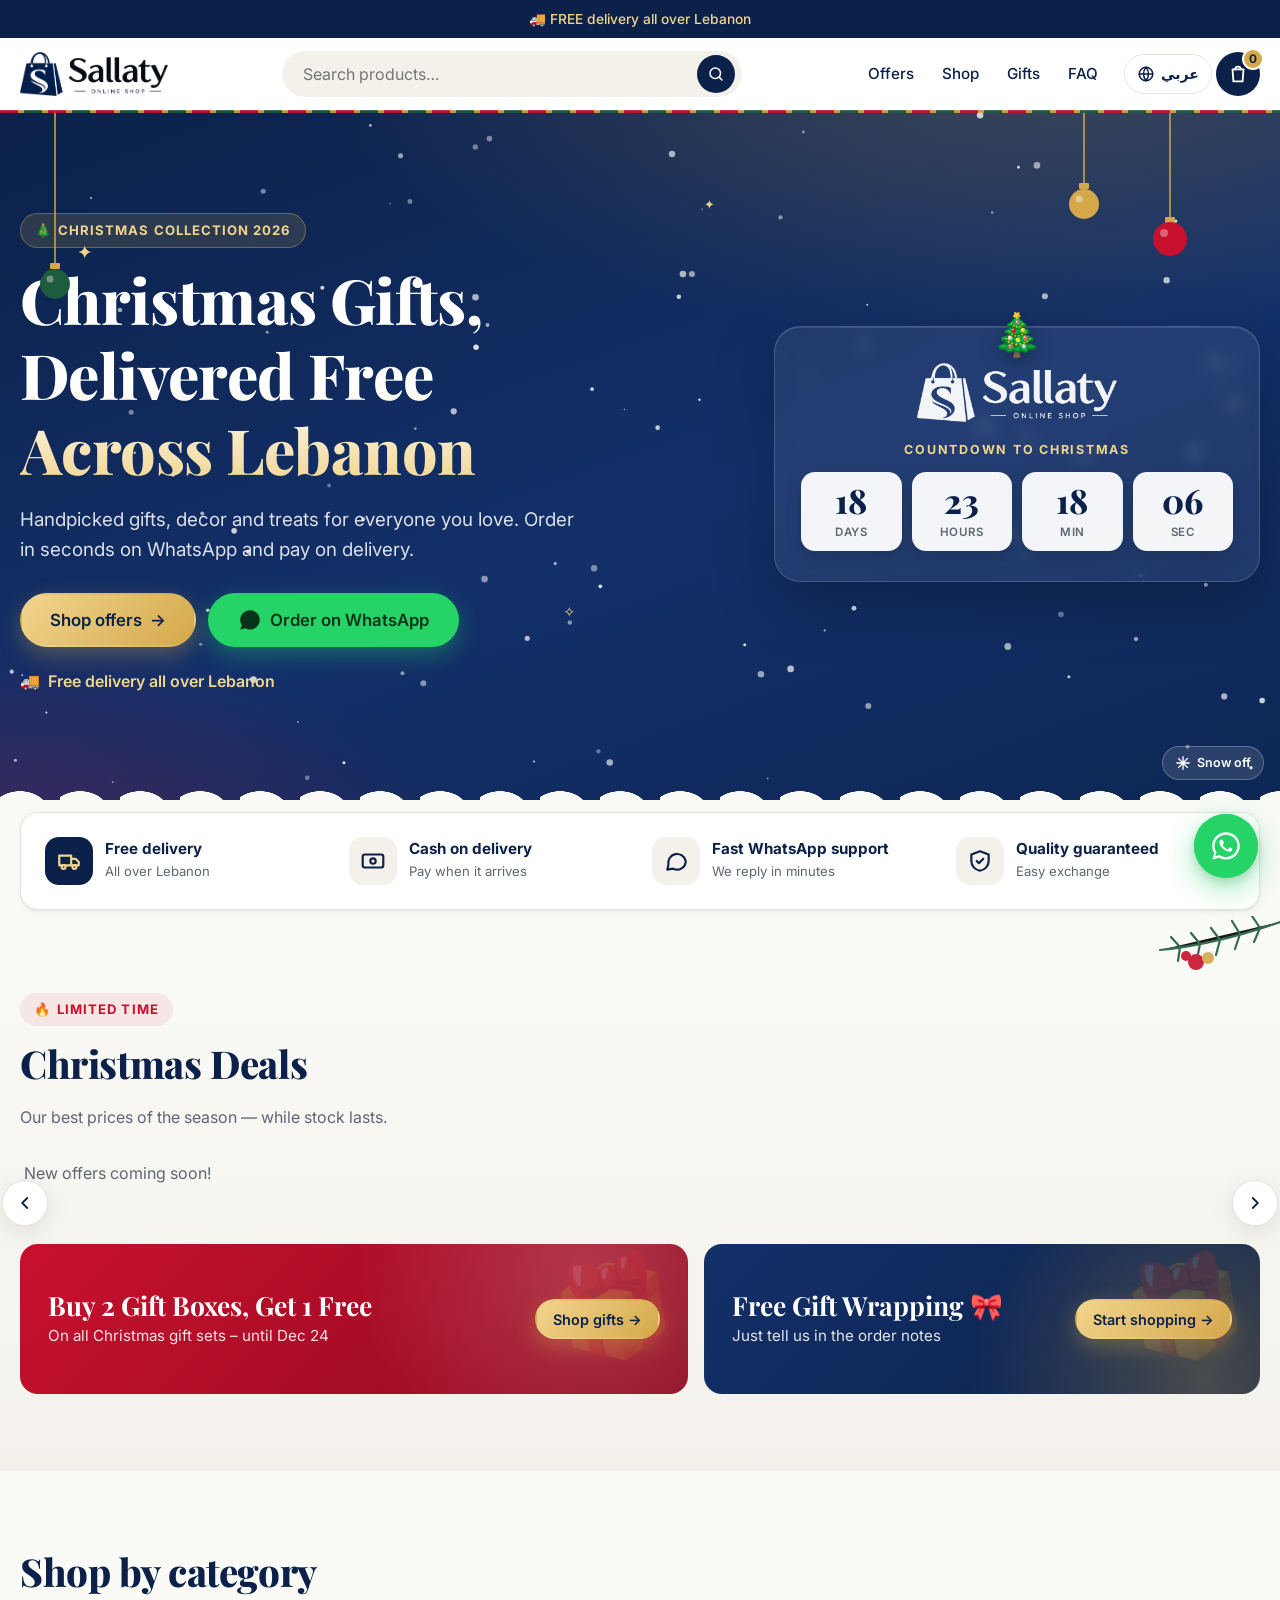
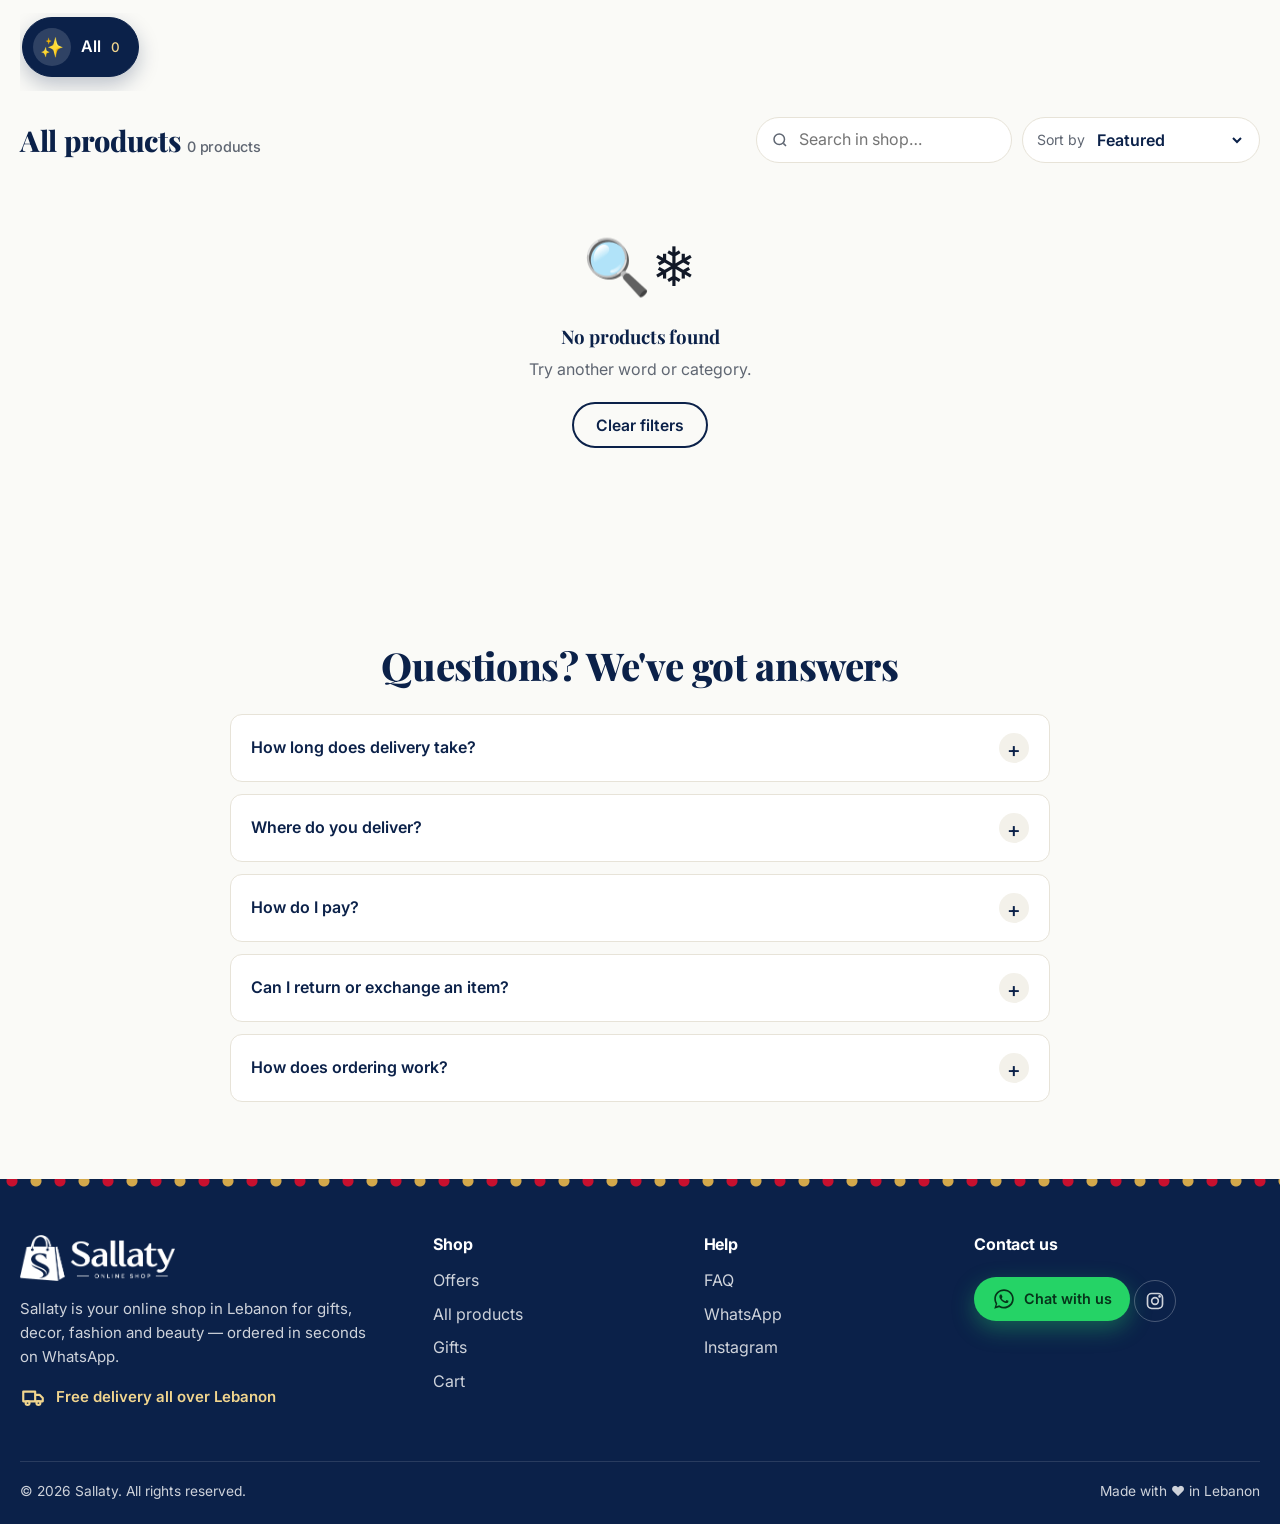
==== commit a5faade5: "ada" ====
--- a/index.html
+++ b/index.html
@@ -16,7 +16,7 @@
   <link rel="preconnect" href="https://fonts.googleapis.com">
   <link rel="preconnect" href="https://fonts.gstatic.com" crossorigin>
   <link href="https://fonts.googleapis.com/css2?family=Inter:wght@400;500;600;700&family=Playfair+Display:wght@600;700;800&family=Tajawal:wght@400;500;700;800&display=swap" rel="stylesheet">
-  <link rel="stylesheet" href="css/style.css">
+  <link rel="stylesheet" href="css/style.css?v=3">
 </head>
 <body data-page="home">
   <div id="app-header"></div>
@@ -164,11 +164,11 @@
 
   <div id="app-footer"></div>
 
-  <script src="js/config.js"></script>
-  <script src="js/i18n.js"></script>
-  <script src="js/products.js"></script>
-  <script src="js/sheet.js"></script>
-  <script src="js/cart.js"></script>
-  <script src="js/main.js"></script>
+  <script src="js/config.js?v=3"></script>
+  <script src="js/i18n.js?v=3"></script>
+  <script src="js/products.js?v=3"></script>
+  <script src="js/sheet.js?v=3"></script>
+  <script src="js/cart.js?v=3"></script>
+  <script src="js/main.js?v=3"></script>
 </body>
 </html>
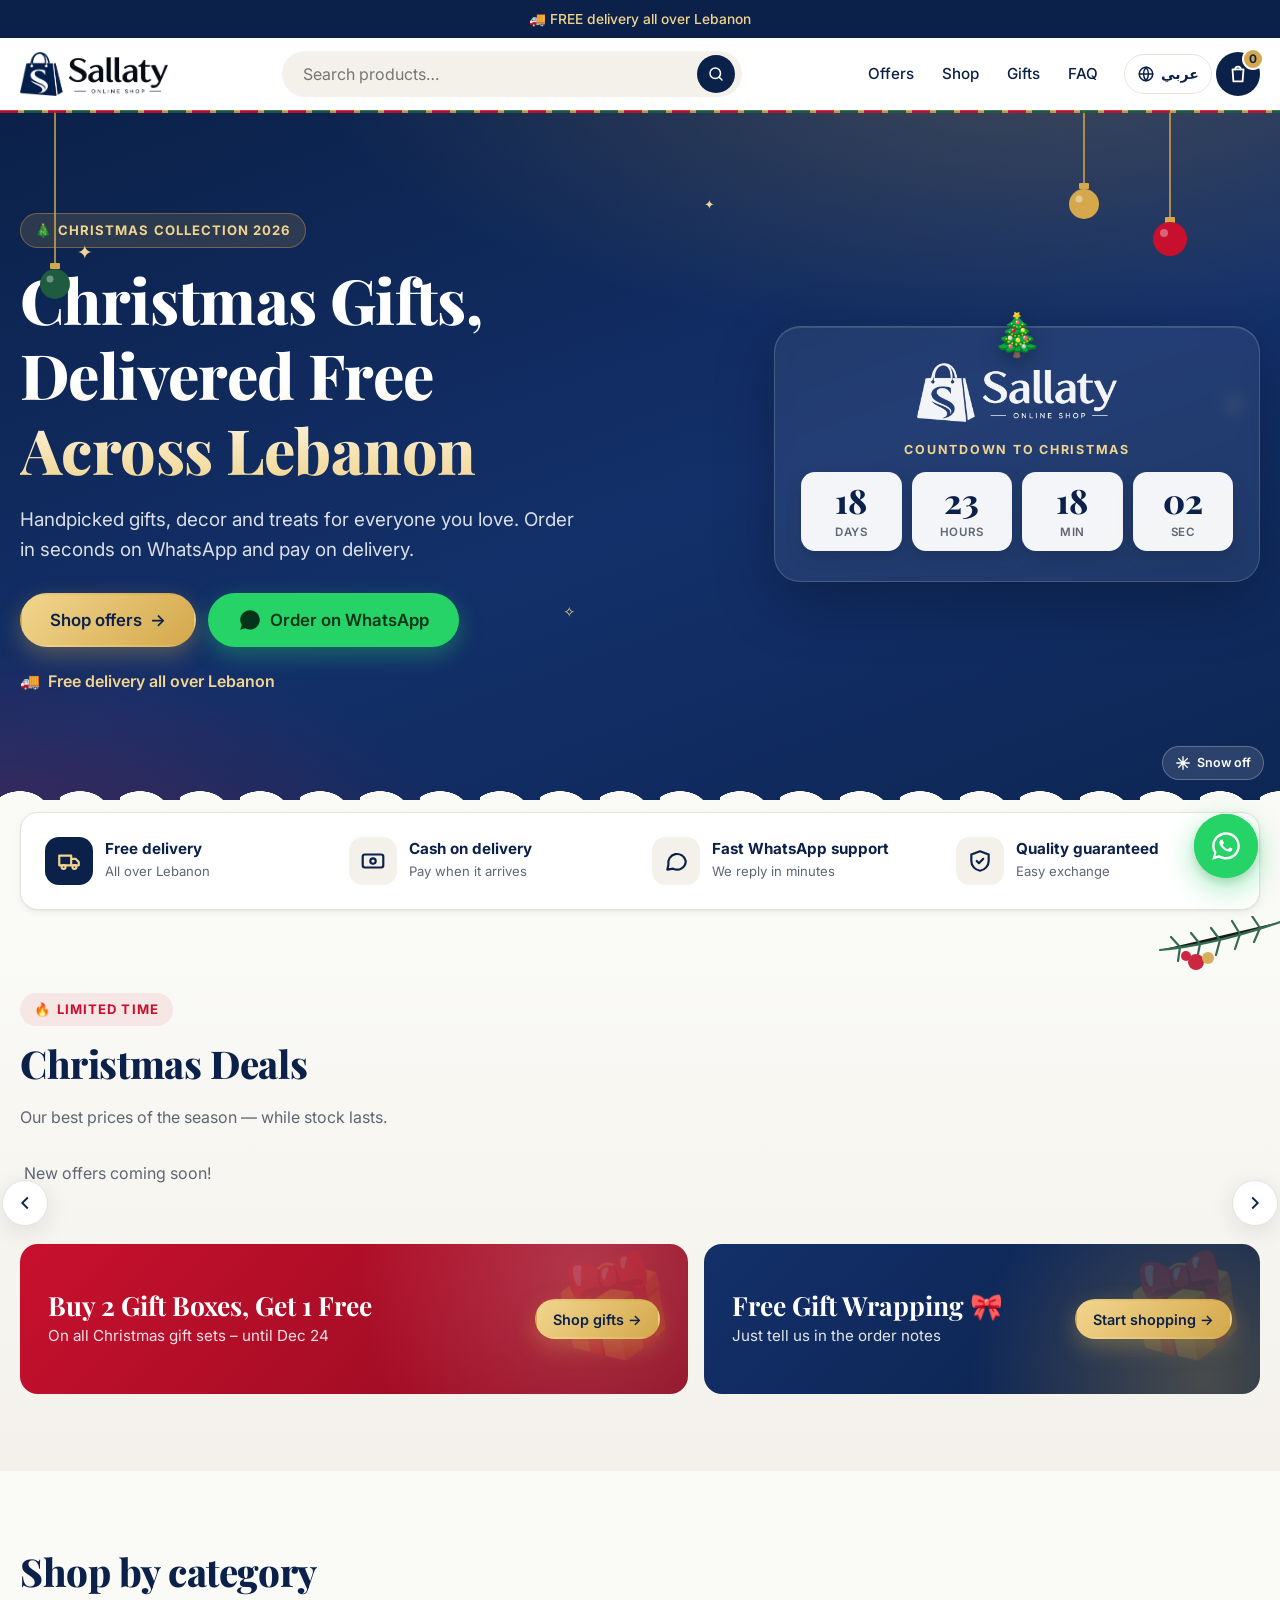
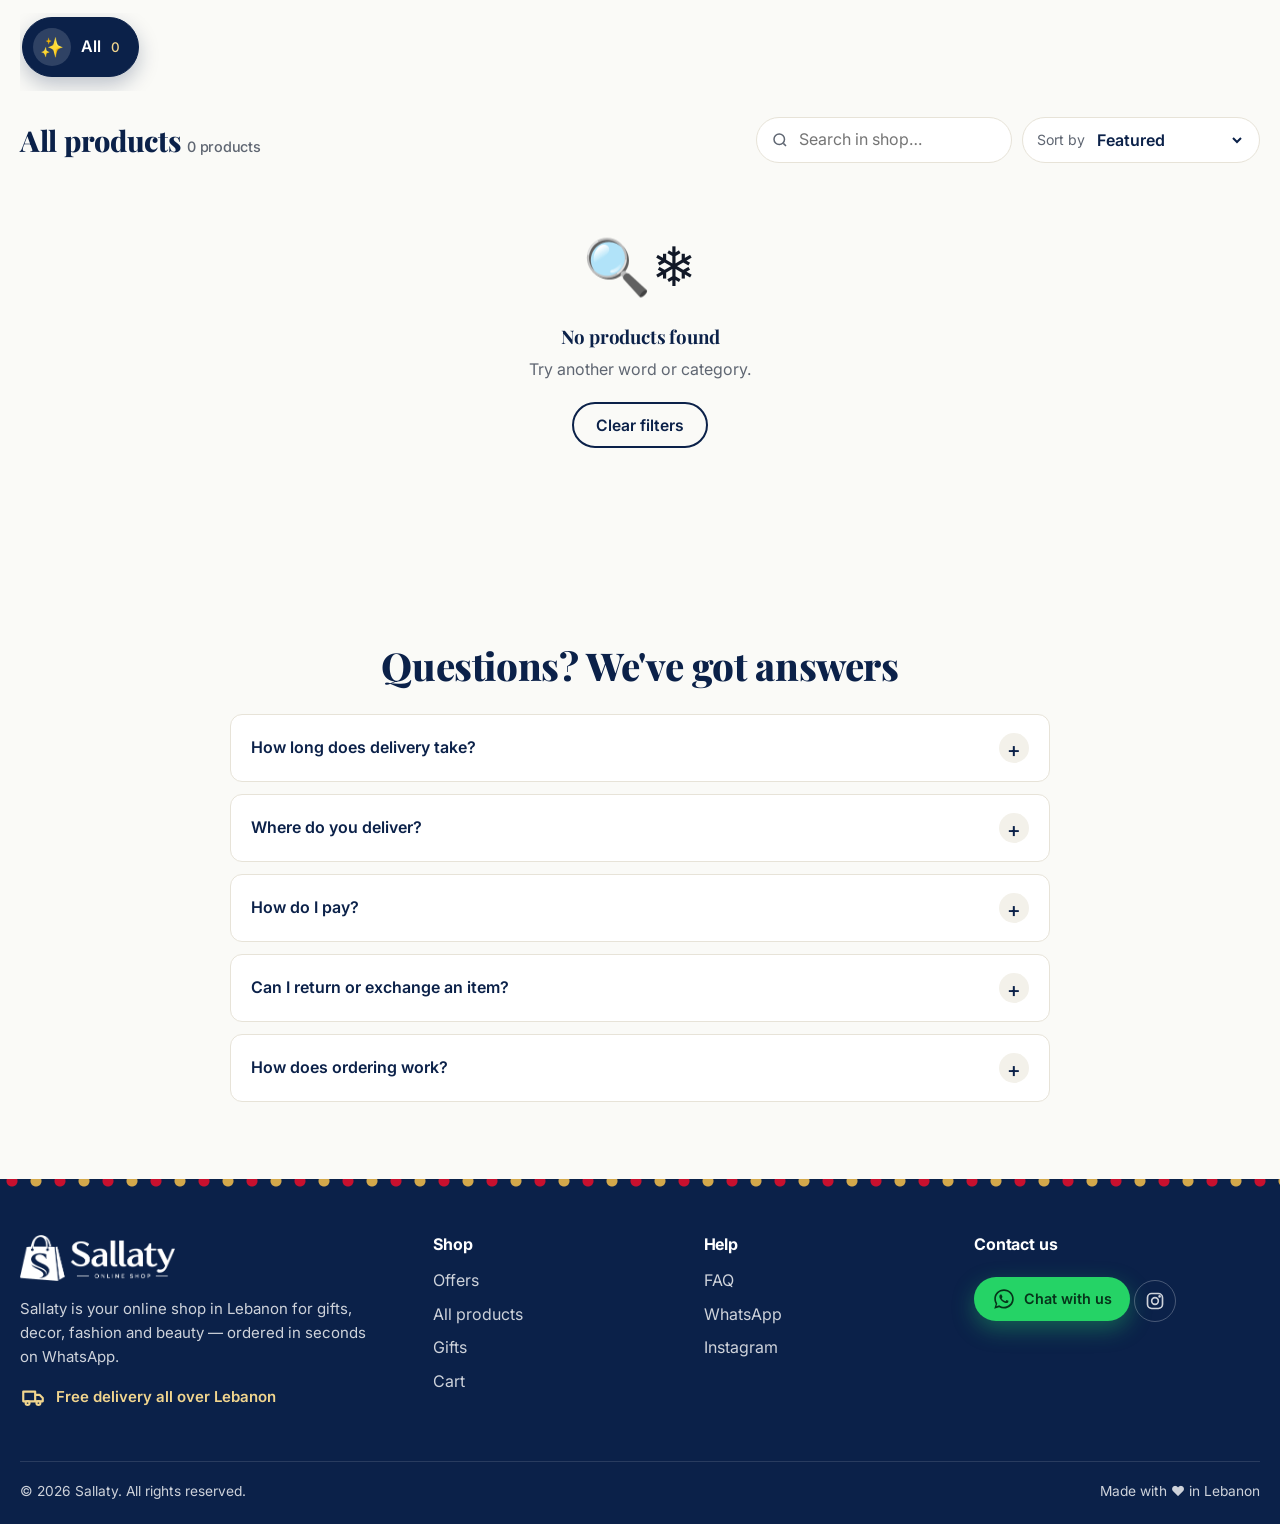
==== commit 6a4e2903: "ada" ====
--- a/index.html
+++ b/index.html
@@ -16,7 +16,7 @@
   <link rel="preconnect" href="https://fonts.googleapis.com">
   <link rel="preconnect" href="https://fonts.gstatic.com" crossorigin>
   <link href="https://fonts.googleapis.com/css2?family=Inter:wght@400;500;600;700&family=Playfair+Display:wght@600;700;800&family=Tajawal:wght@400;500;700;800&display=swap" rel="stylesheet">
-  <link rel="stylesheet" href="css/style.css?v=3">
+  <link rel="stylesheet" href="css/style.css?v=4">
 </head>
 <body data-page="home">
   <div id="app-header"></div>
@@ -164,11 +164,11 @@
 
   <div id="app-footer"></div>
 
-  <script src="js/config.js?v=3"></script>
-  <script src="js/i18n.js?v=3"></script>
-  <script src="js/products.js?v=3"></script>
-  <script src="js/sheet.js?v=3"></script>
-  <script src="js/cart.js?v=3"></script>
-  <script src="js/main.js?v=3"></script>
+  <script src="js/config.js?v=4"></script>
+  <script src="js/i18n.js?v=4"></script>
+  <script src="js/products.js?v=4"></script>
+  <script src="js/sheet.js?v=4"></script>
+  <script src="js/cart.js?v=4"></script>
+  <script src="js/main.js?v=4"></script>
 </body>
 </html>
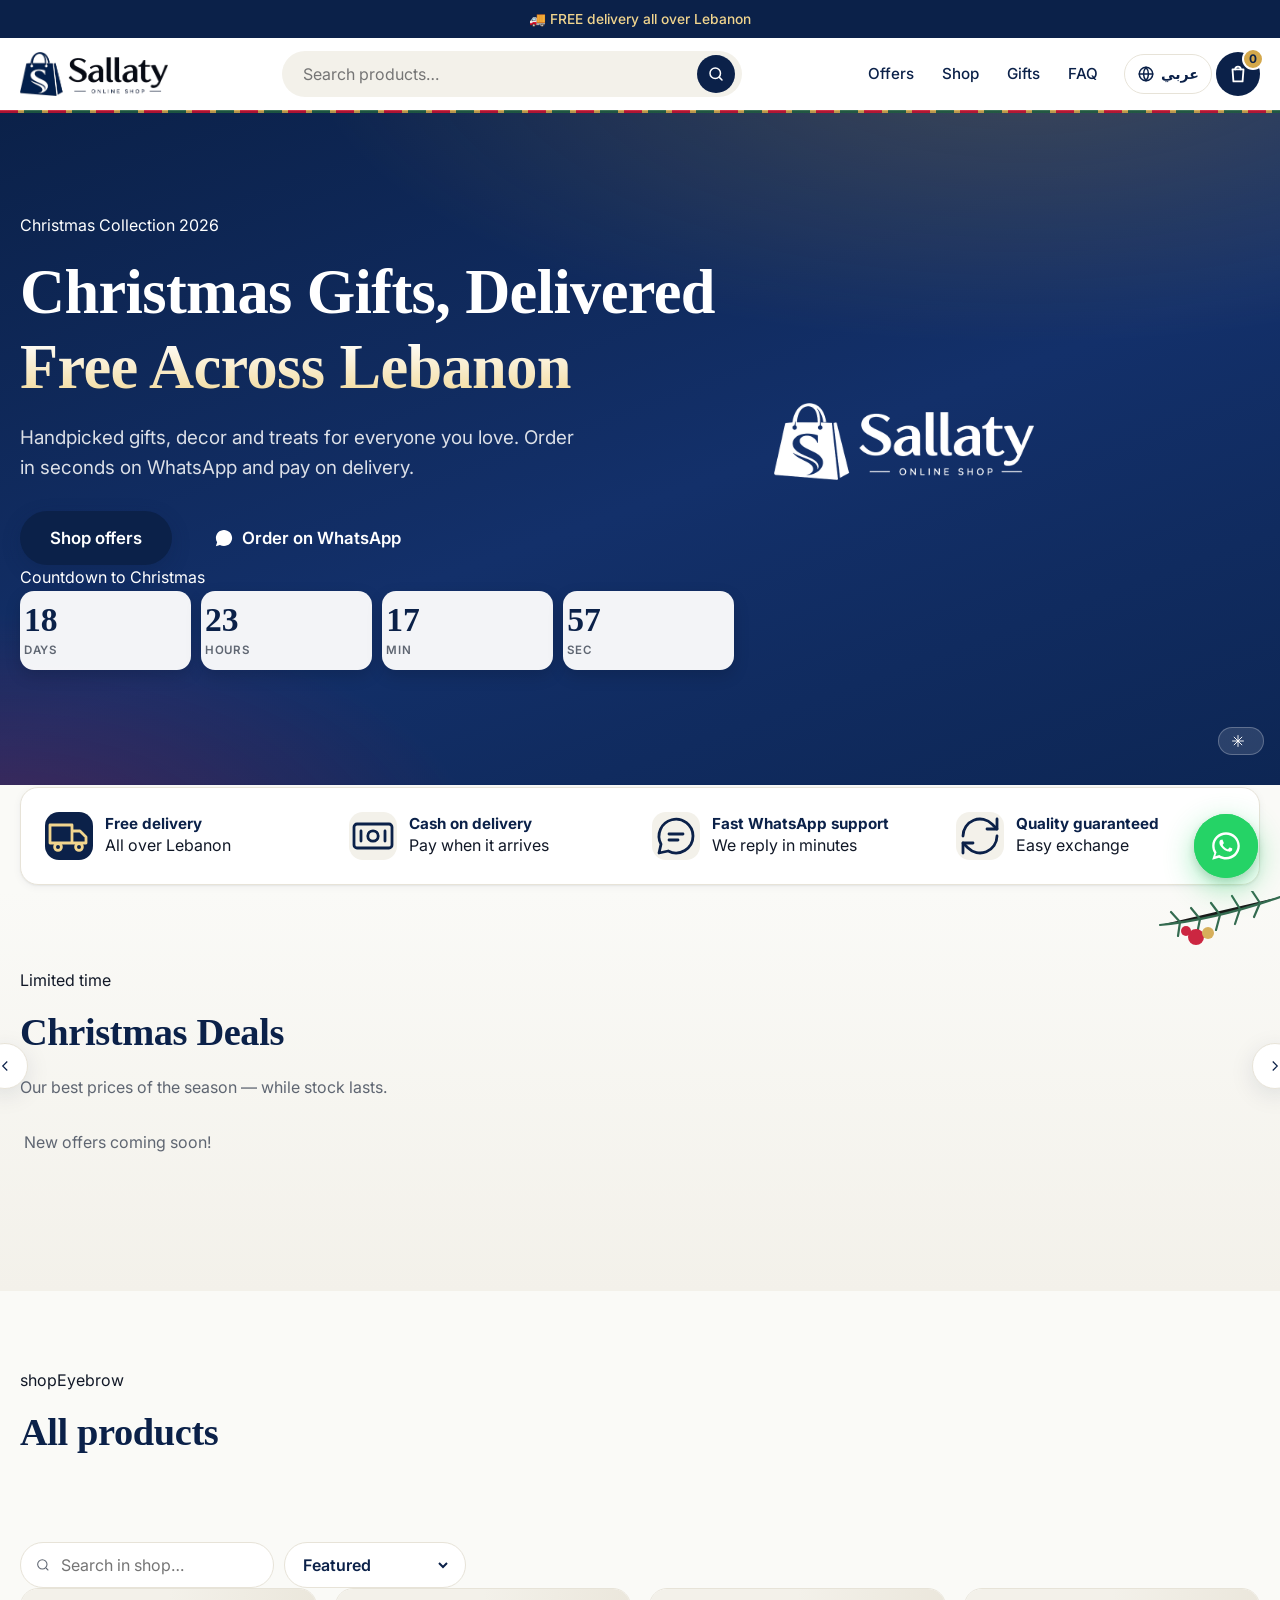
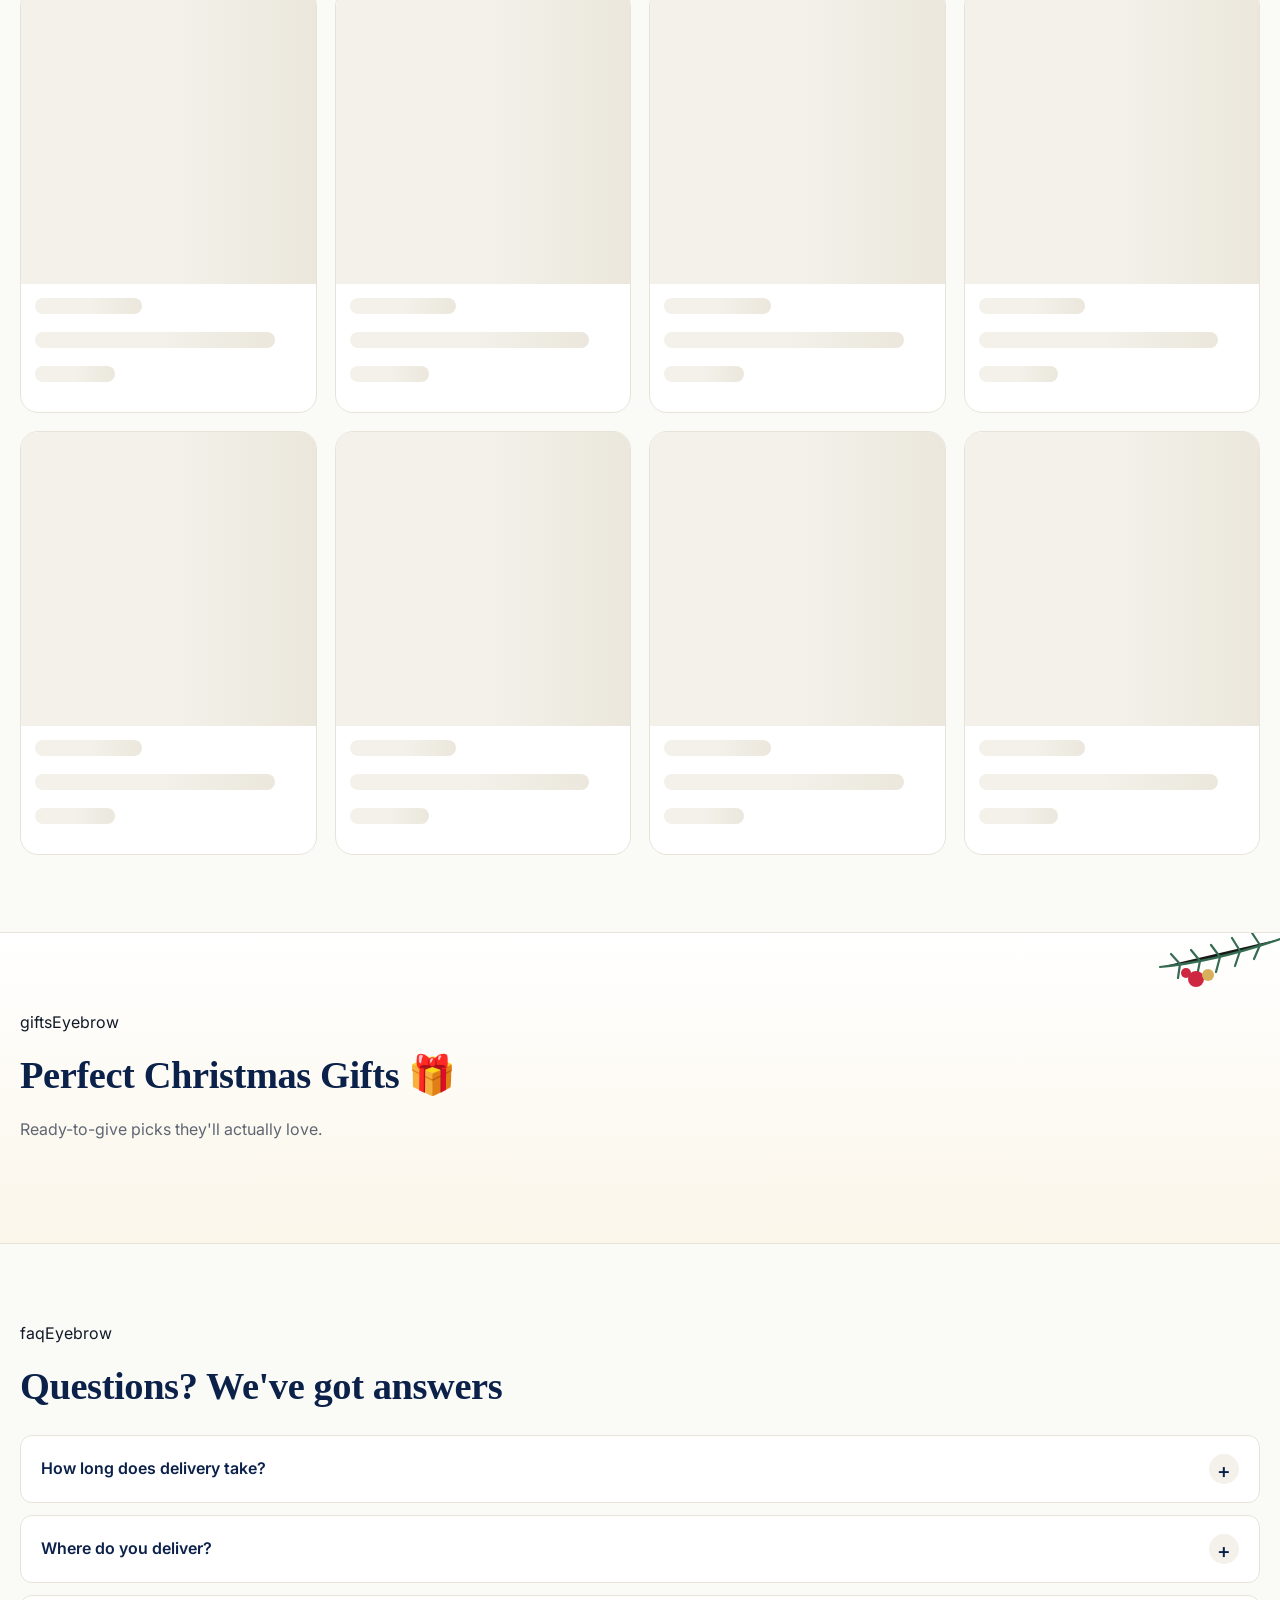
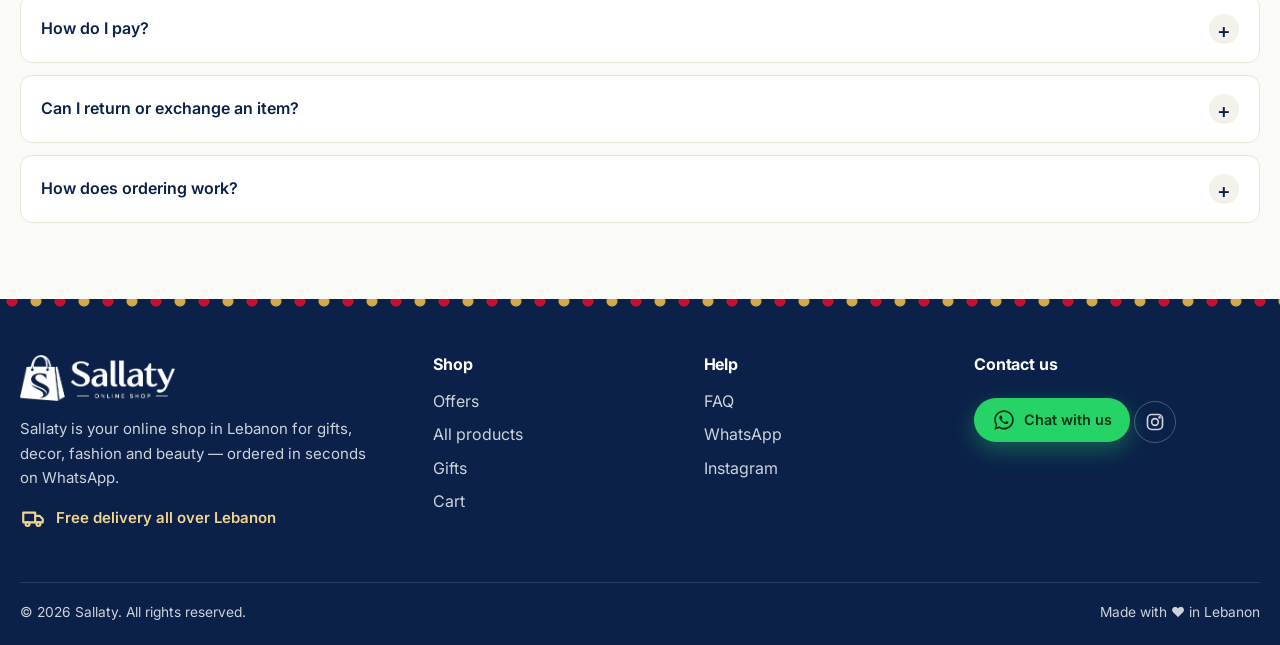
==== commit 78c0a707: "Add files via upload" ====
--- a/index.html
+++ b/index.html
@@ -5,114 +5,141 @@
   <meta name="viewport" content="width=device-width, initial-scale=1">
   <title>Sallaty – Online Shop | Free Delivery All Over Lebanon</title>
   <meta name="description" content="Sallaty online shop: Christmas gifts, decor, fashion and beauty with FREE delivery all over Lebanon. Order in seconds on WhatsApp, pay cash on delivery.">
-  <meta name="theme-color" content="#0B2149">
+  <meta name="theme-color" content="#0B1A33">
   <meta property="og:type" content="website">
   <meta property="og:title" content="Sallaty – Online Shop">
-  <meta property="og:description" content="Christmas gifts & more. FREE delivery all over Lebanon. Order on WhatsApp.">
+  <meta property="og:description" content="Thoughtful gifts & everyday essentials. FREE delivery all over Lebanon. Order on WhatsApp.">
   <meta property="og:image" content="assets/og-image.jpg">
   <meta name="twitter:card" content="summary_large_image">
   <link rel="icon" type="image/png" href="assets/favicon.png">
   <link rel="apple-touch-icon" href="assets/icon-512.png">
   <link rel="preconnect" href="https://fonts.googleapis.com">
   <link rel="preconnect" href="https://fonts.gstatic.com" crossorigin>
-  <link href="https://fonts.googleapis.com/css2?family=Inter:wght@400;500;600;700&family=Playfair+Display:wght@600;700;800&family=Tajawal:wght@400;500;700;800&display=swap" rel="stylesheet">
-  <link rel="stylesheet" href="css/style.css?v=4">
+  <link href="https://fonts.googleapis.com/css2?family=Fraunces:opsz,wght@9..144,400;9..144,500;9..144,600&family=Inter:wght@400;500;600&family=Tajawal:wght@400;500;700&display=swap" rel="stylesheet">
+  <link rel="stylesheet" href="css/style.css?v=5">
 </head>
 <body data-page="home">
   <div id="app-header"></div>
 
   <main id="main">
     <!-- HERO -->
-    <section class="hero">
+    <section class="hero" aria-labelledby="hero-title">
       <canvas id="snow" class="snow" aria-hidden="true"></canvas>
-      <div class="hero-deco xmas-only" aria-hidden="true">
-        <span class="star s1">✦</span><span class="star s2">✧</span><span class="star s3">✦</span><span class="star s4">✧</span>
-        <svg class="hang hang-1" width="40" height="150" viewBox="0 0 40 150"><line x1="20" y1="0" x2="20" y2="110" stroke="#D4A84B" stroke-width="1.5"/><rect x="15" y="106" width="10" height="7" rx="1" fill="#D4A84B"/><circle cx="20" cy="128" r="17" fill="#C8102E"/><circle cx="14" cy="122" r="4" fill="#fff" opacity=".35"/></svg>
-        <svg class="hang hang-2" width="34" height="110" viewBox="0 0 34 110"><line x1="17" y1="0" x2="17" y2="75" stroke="#D4A84B" stroke-width="1.5"/><rect x="12" y="72" width="10" height="6" rx="1" fill="#D4A84B"/><circle cx="17" cy="93" r="15" fill="#D4A84B"/><circle cx="12" cy="88" r="3.5" fill="#fff" opacity=".4"/></svg>
-        <svg class="hang hang-3" width="34" height="190" viewBox="0 0 34 190"><line x1="17" y1="0" x2="17" y2="155" stroke="#D4A84B" stroke-width="1.5"/><rect x="12" y="152" width="10" height="6" rx="1" fill="#D4A84B"/><circle cx="17" cy="173" r="15" fill="#1F5C3F"/><circle cx="12" cy="168" r="3.5" fill="#fff" opacity=".35"/></svg>
-      </div>
       <div class="container hero-inner">
         <div class="hero-copy">
-          <span class="eyebrow eyebrow-gold xmas-only">🎄 <span data-i18n="heroEyebrow"></span></span>
-          <h1 class="hero-title" data-i18n="heroTitle"></h1>
+          <p class="micro hero-eyebrow" data-i18n="heroEyebrow"></p>
+          <h1 class="hero-title display" id="hero-title" data-i18n="heroTitle"></h1>
           <p class="hero-sub" data-i18n="heroSub"></p>
           <div class="hero-ctas">
-            <a class="btn btn-gold btn-lg" href="#offers"><span data-i18n="shopOffers"></span> →</a>
-            <a class="btn btn-wa btn-lg" id="hero-wa" href="#" target="_blank" rel="noopener">
-              <svg width="24" height="24" viewBox="0 0 32 32" aria-hidden="true"><path fill="currentColor" d="M16 3C8.8 3 3 8.7 3 15.8c0 2.5.7 4.9 2 7L3 29l6.4-2c2 1.1 4.3 1.7 6.6 1.7 7.2 0 13-5.7 13-12.8S23.2 3 16 3zm6 15.5c-.3-.2-1.9-1-2.2-1-.3-.1-.5-.2-.7.2l-1 1.2c-.2.2-.4.2-.7.1-.3-.2-1.4-.5-2.6-1.6-1-.9-1.6-1.9-1.8-2.2-.2-.3 0-.5.1-.7l.5-.6.3-.5c.1-.2 0-.4 0-.5l-1-2.4c-.3-.6-.5-.5-.7-.5h-.6c-.2 0-.5.1-.8.4-.3.3-1 1-1 2.5s1.1 2.9 1.2 3.1c.2.2 2.1 3.2 5.1 4.5 2.5 1 3 .8 3.6.8.5-.1 1.8-.7 2-1.4.2-.7.2-1.3.2-1.4-.1-.2-.3-.3-.6-.4z"/></svg>
+            <a class="btn btn-primary btn-lg" href="#offers"><span data-i18n="shopOffers"></span></a>
+            <a class="btn btn-ghost-light btn-lg" id="hero-wa" href="#" target="_blank" rel="noopener">
+              <svg width="20" height="20" viewBox="0 0 32 32" aria-hidden="true"><path fill="currentColor" d="M16 3C8.8 3 3 8.7 3 15.8c0 2.5.7 4.9 2 7L3 29l6.4-2c2 1.1 4.3 1.7 6.6 1.7 7.2 0 13-5.7 13-12.8S23.2 3 16 3zm6 15.5c-.3-.2-1.9-1-2.2-1-.3-.1-.5-.2-.7.2l-1 1.2c-.2.2-.4.2-.7.1-.3-.2-1.4-.5-2.6-1.6-1-.9-1.6-1.9-1.8-2.2-.2-.3 0-.5.1-.7l.5-.6.3-.5c.1-.2 0-.4 0-.5l-1-2.4c-.3-.6-.5-.5-.7-.5h-.6c-.2 0-.5.1-.8.4-.3.3-1 1-1 2.5s1.1 2.9 1.2 3.1c.2.2 2.1 3.2 5.1 4.5 2.5 1 3 .8 3.6.8.5-.1 1.8-.7 2-1.4.2-.7.2-1.3.2-1.4-.1-.2-.3-.3-.6-.4z"/></svg>
               <span data-i18n="orderOnWa"></span>
             </a>
           </div>
-          <p class="hero-free">🚚 <span data-i18n="freeDelivery"></span></p>
-        </div>
-
-        <div class="hero-card xmas-only">
-          <img src="assets/logo-white.png" alt="" width="220" height="65">
-          <p class="cd-label" data-i18n="countdownLabel"></p>
-          <div class="countdown" data-countdown="">
-            <div><b data-u="d">00</b><small data-i18n="days"></small></div>
-            <div><b data-u="h">00</b><small data-i18n="hours"></small></div>
-            <div><b data-u="m">00</b><small data-i18n="mins"></small></div>
-            <div><b data-u="s">00</b><small data-i18n="secs"></small></div>
+          <div class="hero-countdown xmas-only" aria-label="Countdown to Christmas">
+            <span class="micro" data-i18n="countdownLabel"></span>
+            <div class="countdown" data-countdown="">
+              <div><b data-u="d">00</b><small data-i18n="days"></small></div>
+              <div><b data-u="h">00</b><small data-i18n="hours"></small></div>
+              <div><b data-u="m">00</b><small data-i18n="mins"></small></div>
+              <div><b data-u="s">00</b><small data-i18n="secs"></small></div>
+            </div>
+          </div>
+        </div>
+
+        <div class="hero-visual" id="hero-visual">
+          <div class="hero-brand">
+            <img src="assets/logo-white.png" alt="" width="260" height="77">
           </div>
         </div>
       </div>
       <button class="snow-toggle" id="snow-toggle" type="button" aria-pressed="true">
-        <svg width="16" height="16" viewBox="0 0 24 24" fill="none" stroke="currentColor" stroke-width="2" aria-hidden="true"><path d="M12 2v20M4.9 4.9l14.2 14.2M2 12h20M4.9 19.1 19.1 4.9"/></svg>
+        <svg width="14" height="14" viewBox="0 0 24 24" fill="none" stroke="currentColor" stroke-width="1.6" aria-hidden="true"><path d="M12 2v20M4.9 4.9l14.2 14.2M2 12h20M4.9 19.1 19.1 4.9"/></svg>
         <span></span>
       </button>
-      <div class="hero-snowline xmas-only" aria-hidden="true"></div>
-    </section>
-
-    <!-- TRUST STRIP -->
-    <section class="trust" aria-label="Why Sallaty">
+    </section>
+
+    <!-- TRUST -->
+    <section class="trust" aria-labelledby="trust-title">
+      <h2 class="sr-only" id="trust-title" data-i18n="trustTitle"></h2>
       <div class="container trust-grid">
-        <div class="trust-item"><span class="trust-icon"><svg width="26" height="26" viewBox="0 0 24 24" fill="none" stroke="currentColor" stroke-width="2" stroke-linecap="round" stroke-linejoin="round" aria-hidden="true"><path d="M3 7h11v9H3zM14 10h4l3 3v3h-7"/><circle cx="7" cy="17.5" r="1.8"/><circle cx="17" cy="17.5" r="1.8"/></svg></span><div><b data-i18n="trust1"></b><small data-i18n="trust1s"></small></div></div>
-        <div class="trust-item"><span class="trust-icon"><svg width="26" height="26" viewBox="0 0 24 24" fill="none" stroke="currentColor" stroke-width="2" stroke-linecap="round" stroke-linejoin="round" aria-hidden="true"><rect x="2.5" y="6" width="19" height="12" rx="2"/><circle cx="12" cy="12" r="2.5"/></svg></span><div><b data-i18n="trust2"></b><small data-i18n="trust2s"></small></div></div>
-        <div class="trust-item"><span class="trust-icon"><svg width="26" height="26" viewBox="0 0 24 24" fill="none" stroke="currentColor" stroke-width="2" stroke-linecap="round" stroke-linejoin="round" aria-hidden="true"><path d="M21 12a8 8 0 0 1-11.6 7.1L4 20l1-4.6A8 8 0 1 1 21 12z"/></svg></span><div><b data-i18n="trust3"></b><small data-i18n="trust3s"></small></div></div>
-        <div class="trust-item"><span class="trust-icon"><svg width="26" height="26" viewBox="0 0 24 24" fill="none" stroke="currentColor" stroke-width="2" stroke-linecap="round" stroke-linejoin="round" aria-hidden="true"><path d="M12 3 4 6v6c0 4.5 3.4 8.2 8 9 4.6-.8 8-4.5 8-9V6l-8-3z"/><path d="m9 12 2 2 4-4"/></svg></span><div><b data-i18n="trust4"></b><small data-i18n="trust4s"></small></div></div>
+        <div class="trust-item">
+          <svg class="trust-icon" width="28" height="28" viewBox="0 0 24 24" fill="none" stroke="currentColor" stroke-width="1.4" stroke-linecap="round" stroke-linejoin="round" aria-hidden="true"><path d="M2.5 6.5h11v9h-11zM13.5 9.5h4l3 3v3h-7"/><circle cx="6.5" cy="17.5" r="1.7"/><circle cx="17" cy="17.5" r="1.7"/></svg>
+          <div><b data-i18n="trust1"></b><span data-i18n="trust1s"></span></div>
+        </div>
+        <div class="trust-item">
+          <svg class="trust-icon" width="28" height="28" viewBox="0 0 24 24" fill="none" stroke="currentColor" stroke-width="1.4" stroke-linecap="round" stroke-linejoin="round" aria-hidden="true"><rect x="2.5" y="6" width="19" height="12" rx="1.5"/><circle cx="12" cy="12" r="2.6"/><path d="M6 9.5v5M18 9.5v5"/></svg>
+          <div><b data-i18n="trust2"></b><span data-i18n="trust2s"></span></div>
+        </div>
+        <div class="trust-item">
+          <svg class="trust-icon" width="28" height="28" viewBox="0 0 24 24" fill="none" stroke="currentColor" stroke-width="1.4" stroke-linecap="round" stroke-linejoin="round" aria-hidden="true"><path d="M20.5 12a8.5 8.5 0 0 1-12.4 7.5L3.5 20.5l1-4.4A8.5 8.5 0 1 1 20.5 12z"/><path d="M8.5 11h7M8.5 14h4.5"/></svg>
+          <div><b data-i18n="trust3"></b><span data-i18n="trust3s"></span></div>
+        </div>
+        <div class="trust-item">
+          <svg class="trust-icon" width="28" height="28" viewBox="0 0 24 24" fill="none" stroke="currentColor" stroke-width="1.4" stroke-linecap="round" stroke-linejoin="round" aria-hidden="true"><path d="M3.5 12a8.5 8.5 0 0 1 14.6-5.9L20.5 8.5"/><path d="M20.5 3.5v5h-5"/><path d="M20.5 12a8.5 8.5 0 0 1-14.6 5.9L3.5 15.5"/><path d="M3.5 20.5v-5h5"/></svg>
+          <div><b data-i18n="trust4"></b><span data-i18n="trust4s"></span></div>
+        </div>
+      </div>
+    </section>
+
+    <!-- CATEGORY TILES -->
+    <section class="section categories reveal" id="categories" aria-labelledby="cats-title" hidden>
+      <div class="container">
+        <header class="section-head">
+          <div>
+            <p class="micro" data-i18n="catsEyebrow"></p>
+            <h2 class="section-title display" id="cats-title" data-i18n="catsTileTitle"></h2>
+          </div>
+        </header>
+        <div class="cat-tiles" id="category-tiles"></div>
       </div>
     </section>
 
     <!-- OFFERS -->
     <section class="section offers reveal" id="offers" aria-labelledby="offers-title">
       <div class="container">
-        <div class="section-head">
-          <div>
-            <span class="eyebrow eyebrow-red">🔥 <span data-i18n="offersEyebrow"></span></span>
-            <h2 class="section-title" id="offers-title"><span data-i18n="offersTitle"></span> <span class="offers-max" id="offers-max"></span></h2>
+        <header class="section-head">
+          <div>
+            <p class="micro micro-accent" data-i18n="offersEyebrow"></p>
+            <h2 class="section-title display" id="offers-title"><span data-i18n="offersTitle"></span> <span class="offers-max" id="offers-max"></span></h2>
             <p class="section-sub" data-i18n="offersSub"></p>
           </div>
-        </div>
+          <div class="carousel-nav">
+            <button class="car-btn car-prev" type="button" data-i18n-aria="prev">
+              <svg width="18" height="18" viewBox="0 0 24 24" fill="none" stroke="currentColor" stroke-width="1.6" aria-hidden="true"><path d="m15 18-6-6 6-6"/></svg>
+            </button>
+            <button class="car-btn car-next" type="button" data-i18n-aria="next">
+              <svg width="18" height="18" viewBox="0 0 24 24" fill="none" stroke="currentColor" stroke-width="1.6" aria-hidden="true"><path d="m9 18 6-6-6-6"/></svg>
+            </button>
+          </div>
+        </header>
         <div class="carousel" id="offers-carousel">
-          <button class="car-btn car-prev" type="button" data-i18n-aria="prev">
-            <svg width="22" height="22" viewBox="0 0 24 24" fill="none" stroke="currentColor" stroke-width="2" aria-hidden="true"><path d="m15 18-6-6 6-6"/></svg>
-          </button>
           <div class="carousel-track" id="offers-track" tabindex="0" data-i18n-aria="offersTitle"></div>
-          <button class="car-btn car-next" type="button" data-i18n-aria="next">
-            <svg width="22" height="22" viewBox="0 0 24 24" fill="none" stroke="currentColor" stroke-width="2" aria-hidden="true"><path d="m9 18 6-6-6-6"/></svg>
-          </button>
         </div>
         <div class="promo-grid" id="promo-banners"></div>
       </div>
     </section>
 
-    <!-- CATEGORIES + SHOP -->
+    <!-- SHOP -->
     <section class="section shop reveal" id="shop" aria-labelledby="shop-title">
       <div class="container">
-        <h2 class="section-title" data-i18n="catsTitle"></h2>
-        <div class="cat-list" id="category-list"></div>
-
-        <div class="shop-head">
-          <h2 class="section-title section-title-sm" id="shop-title"><span data-i18n="shopTitle"></span> <small id="shop-count"></small></h2>
+        <header class="section-head">
+          <div>
+            <p class="micro" data-i18n="shopEyebrow"></p>
+            <h2 class="section-title display" id="shop-title"><span data-i18n="shopTitle"></span> <small id="shop-count"></small></h2>
+          </div>
+        </header>
+        <div class="shop-bar">
+          <div class="cat-list" id="category-list" role="group" data-i18n-aria="catsTitle"></div>
           <div class="toolbar">
             <label class="tool-search">
-              <svg width="18" height="18" viewBox="0 0 24 24" fill="none" stroke="currentColor" stroke-width="2" aria-hidden="true"><circle cx="11" cy="11" r="7"/><path d="m20 20-3.5-3.5"/></svg>
+              <svg width="16" height="16" viewBox="0 0 24 24" fill="none" stroke="currentColor" stroke-width="1.6" aria-hidden="true"><circle cx="11" cy="11" r="7"/><path d="m20 20-3.5-3.5"/></svg>
               <span class="sr-only" data-i18n="search"></span>
               <input type="search" id="shop-q" data-i18n-ph="filterSearchPh" autocomplete="off">
             </label>
             <label class="tool-sort">
-              <span data-i18n="sortBy"></span>
+              <span class="sr-only" data-i18n="sortBy"></span>
               <select id="shop-sort">
                 <option value="featured" data-i18n="sortFeatured"></option>
                 <option value="price-asc" data-i18n="sortPriceAsc"></option>
@@ -126,7 +153,6 @@
 
         <div class="grid" id="product-grid" aria-live="polite"></div>
         <div class="empty" id="shop-empty" hidden>
-          <div class="empty-emoji" aria-hidden="true">🔍❄️</div>
           <h3 data-i18n="noResults"></h3>
           <p data-i18n="noResultsSub"></p>
           <button class="btn btn-outline" type="button" id="clear-filters" data-i18n="clearFilters"></button>
@@ -134,23 +160,42 @@
       </div>
     </section>
 
+    <!-- REVIEWS (shown only when js/reviews.js has real reviews) -->
+    <section class="section reviews reveal" id="reviews" aria-labelledby="reviews-title" hidden>
+      <div class="container">
+        <header class="section-head">
+          <div>
+            <p class="micro" data-i18n="reviewsEyebrow"></p>
+            <h2 class="section-title display" id="reviews-title" data-i18n="reviewsTitle"></h2>
+            <p class="section-sub" data-i18n="reviewsSub"></p>
+          </div>
+          <div id="reviews-summary"></div>
+        </header>
+        <div class="review-grid" id="reviews-grid"></div>
+      </div>
+    </section>
+
     <!-- GIFTS -->
     <section class="section gifts reveal" id="gifts" aria-labelledby="gifts-title">
       <div class="container">
-        <div class="section-head">
-          <div>
-            <h2 class="section-title" id="gifts-title" data-i18n="giftsTitle"></h2>
+        <header class="section-head">
+          <div>
+            <p class="micro" data-i18n="giftsEyebrow"></p>
+            <h2 class="section-title display" id="gifts-title" data-i18n="giftsTitle"></h2>
             <p class="section-sub" data-i18n="giftsSub"></p>
           </div>
-        </div>
+        </header>
         <div class="grid" id="gift-grid"></div>
       </div>
     </section>
 
     <!-- FAQ -->
     <section class="section faq reveal" id="faq" aria-labelledby="faq-title">
-      <div class="container container-narrow">
-        <h2 class="section-title center" id="faq-title" data-i18n="faqTitle"></h2>
+      <div class="container faq-layout">
+        <header>
+          <p class="micro" data-i18n="faqEyebrow"></p>
+          <h2 class="section-title display" id="faq-title" data-i18n="faqTitle"></h2>
+        </header>
         <div class="accordion">
           <details><summary data-i18n="faqQ1"></summary><p id="faq-delivery-time"></p></details>
           <details><summary data-i18n="faqQ2"></summary><p data-i18n="faqA2"></p></details>
@@ -164,11 +209,12 @@
 
   <div id="app-footer"></div>
 
-  <script src="js/config.js?v=4"></script>
-  <script src="js/i18n.js?v=4"></script>
-  <script src="js/products.js?v=4"></script>
-  <script src="js/sheet.js?v=4"></script>
-  <script src="js/cart.js?v=4"></script>
-  <script src="js/main.js?v=4"></script>
+  <script src="js/config.js?v=5"></script>
+  <script src="js/i18n.js?v=5"></script>
+  <script src="js/products.js?v=5"></script>
+  <script src="js/reviews.js?v=5"></script>
+  <script src="js/sheet.js?v=5"></script>
+  <script src="js/cart.js?v=5"></script>
+  <script src="js/main.js?v=5"></script>
 </body>
 </html>
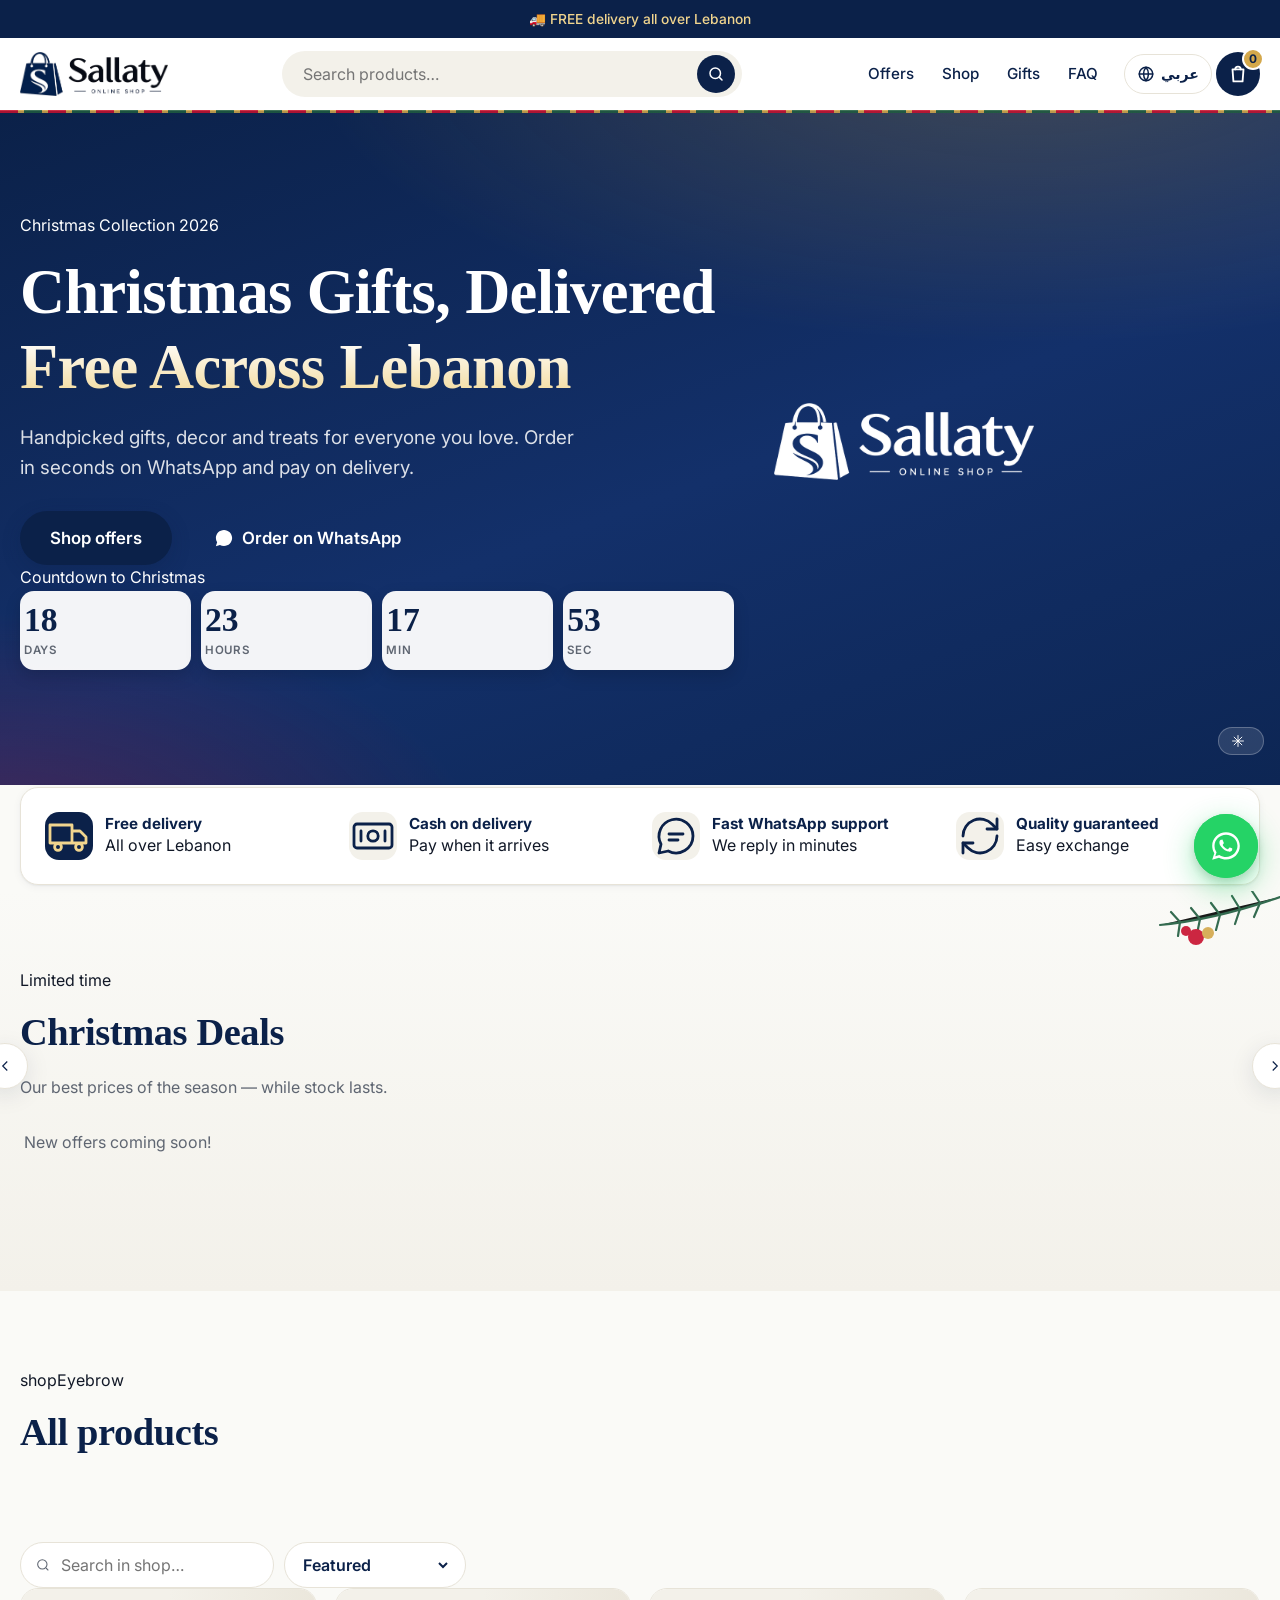
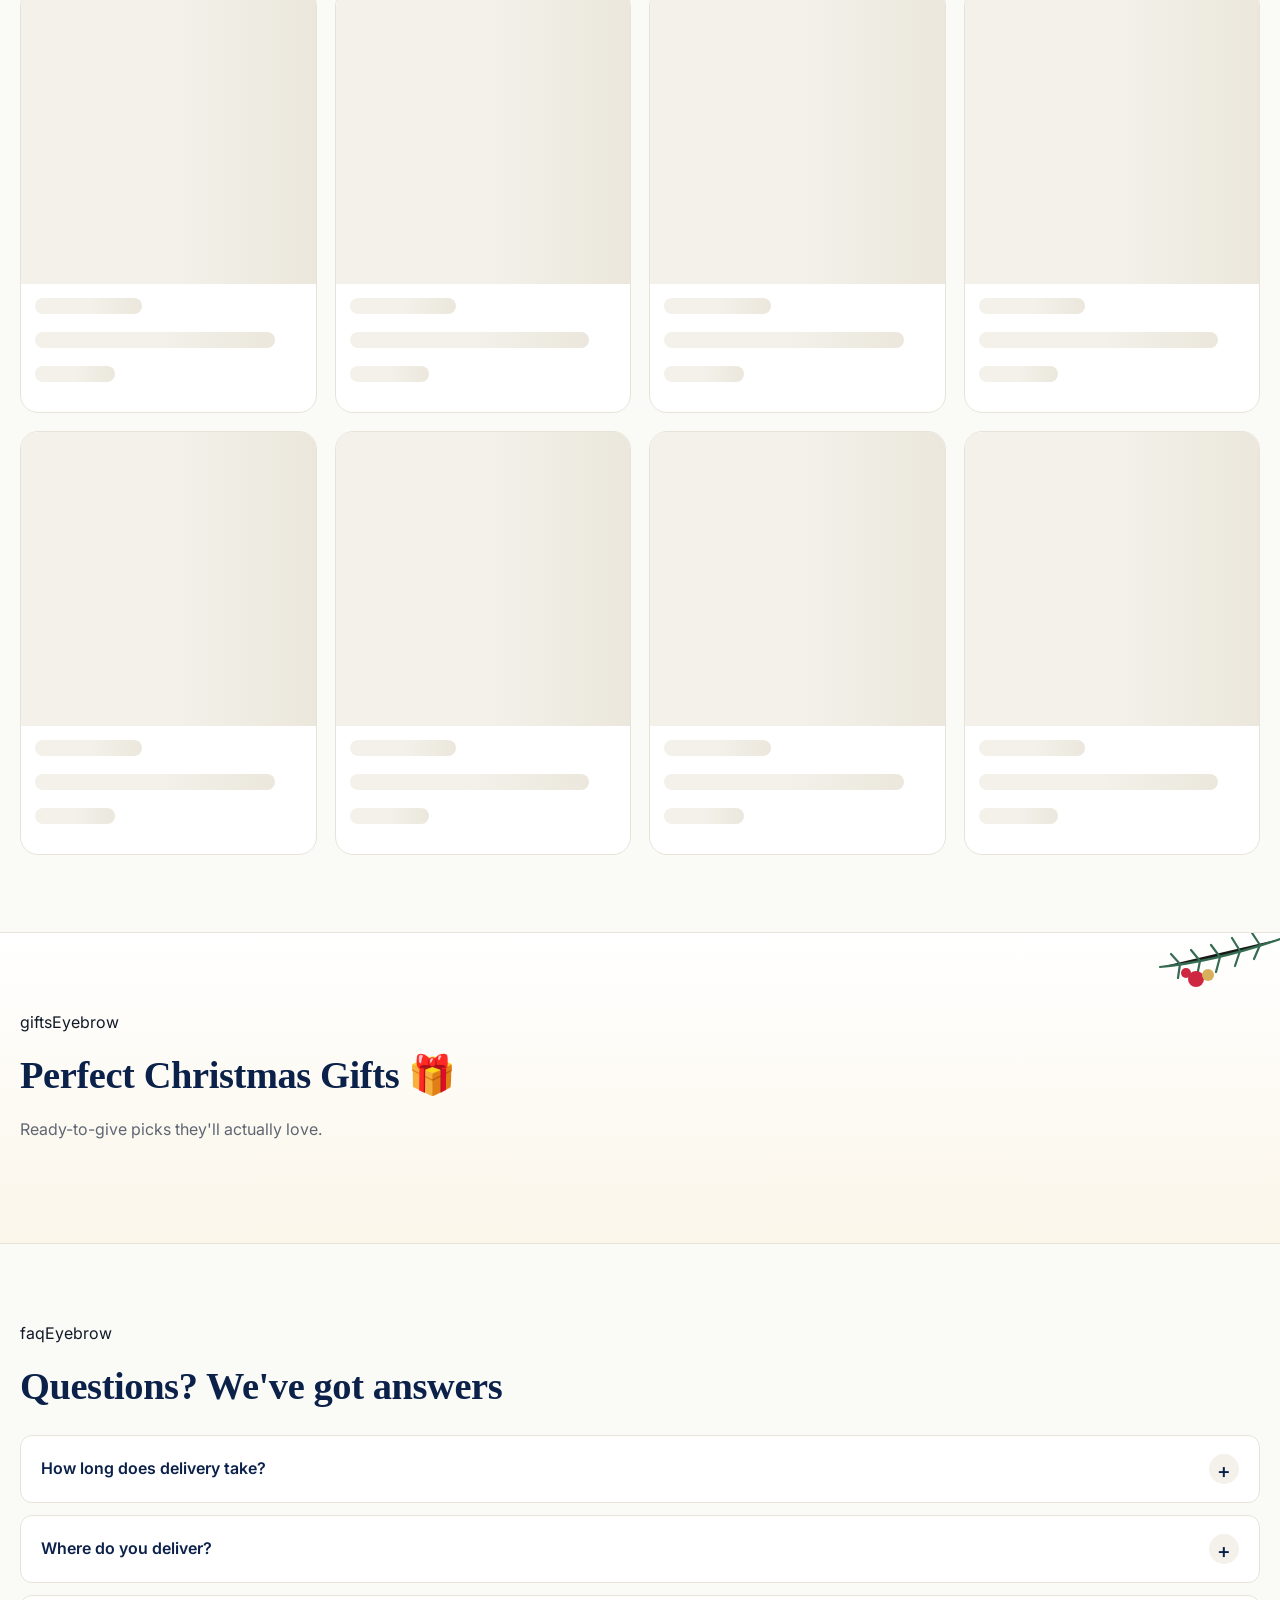
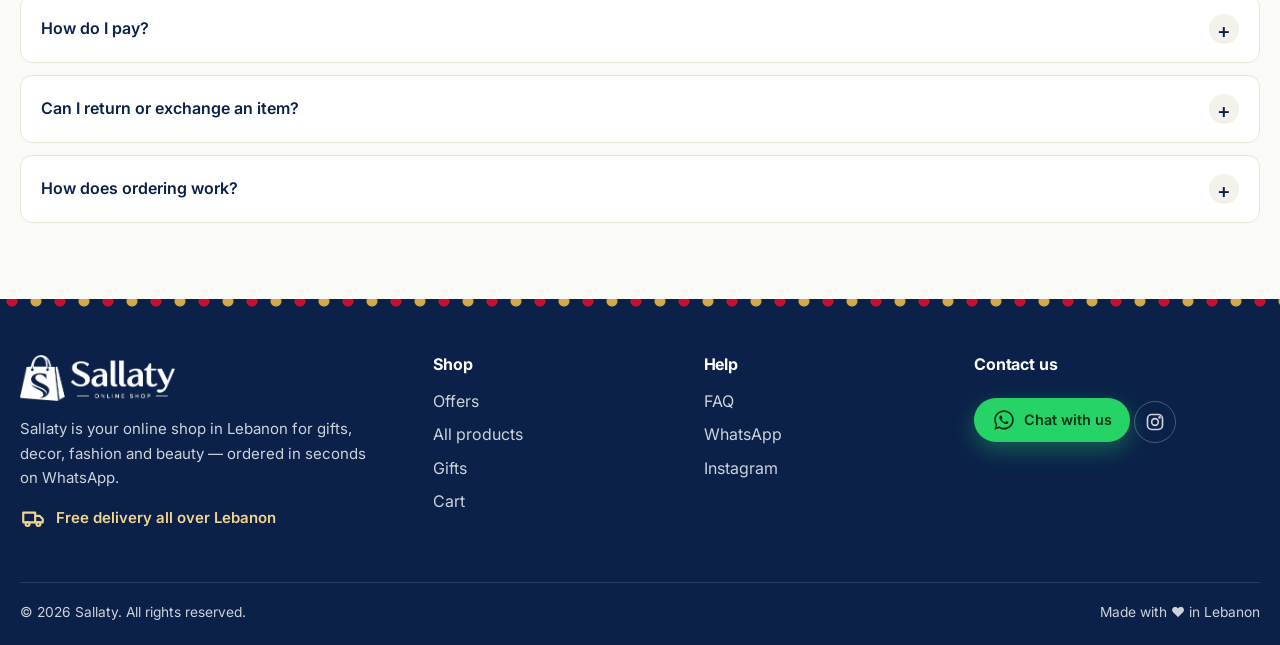
==== commit ac6a6bda: "Add files via upload" ====
--- a/index.html
+++ b/index.html
@@ -16,7 +16,7 @@
   <link rel="preconnect" href="https://fonts.googleapis.com">
   <link rel="preconnect" href="https://fonts.gstatic.com" crossorigin>
   <link href="https://fonts.googleapis.com/css2?family=Fraunces:opsz,wght@9..144,400;9..144,500;9..144,600&family=Inter:wght@400;500;600&family=Tajawal:wght@400;500;700&display=swap" rel="stylesheet">
-  <link rel="stylesheet" href="css/style.css?v=5">
+  <link rel="stylesheet" href="css/style.css?v=6">
 </head>
 <body data-page="home">
   <div id="app-header"></div>
@@ -209,12 +209,12 @@
 
   <div id="app-footer"></div>
 
-  <script src="js/config.js?v=5"></script>
-  <script src="js/i18n.js?v=5"></script>
-  <script src="js/products.js?v=5"></script>
-  <script src="js/reviews.js?v=5"></script>
-  <script src="js/sheet.js?v=5"></script>
-  <script src="js/cart.js?v=5"></script>
-  <script src="js/main.js?v=5"></script>
+  <script src="js/config.js?v=6"></script>
+  <script src="js/i18n.js?v=6"></script>
+  <script src="js/products.js?v=6"></script>
+  <script src="js/reviews.js?v=6"></script>
+  <script src="js/sheet.js?v=6"></script>
+  <script src="js/cart.js?v=6"></script>
+  <script src="js/main.js?v=6"></script>
 </body>
 </html>
